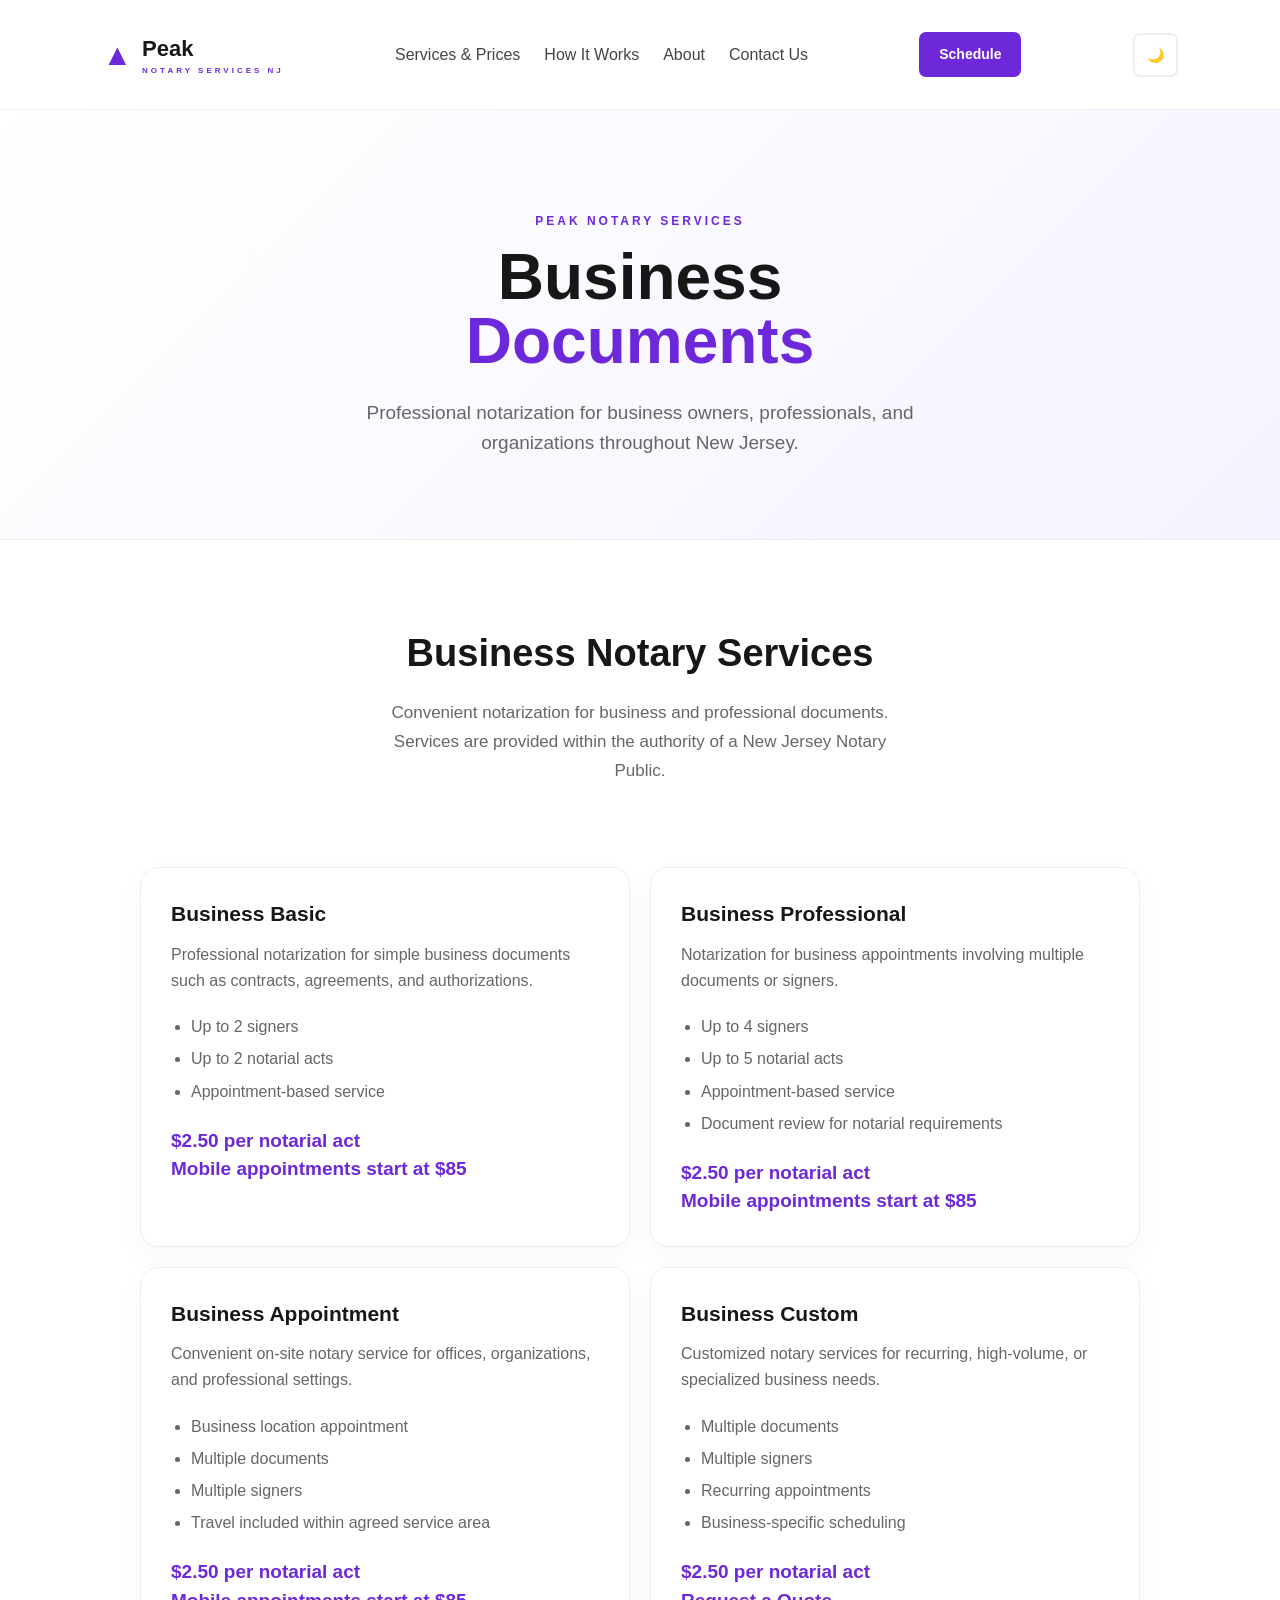
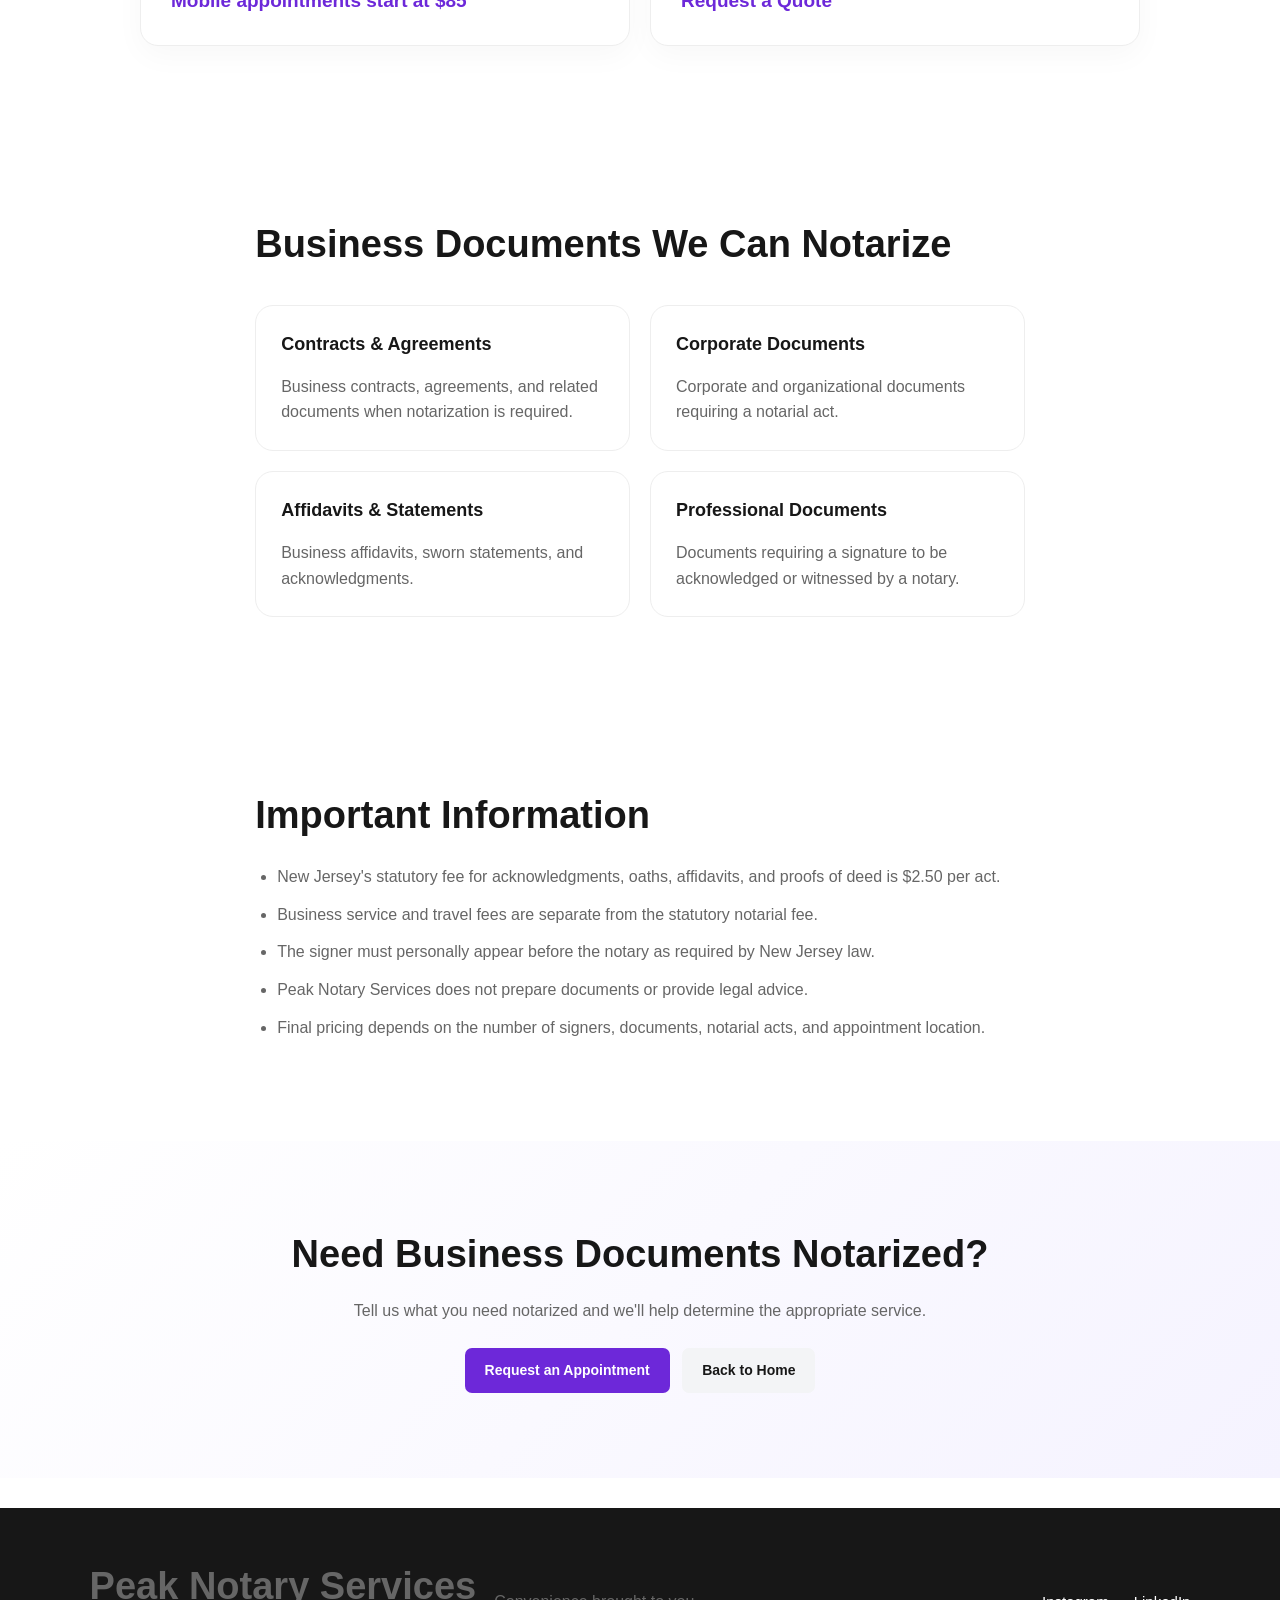
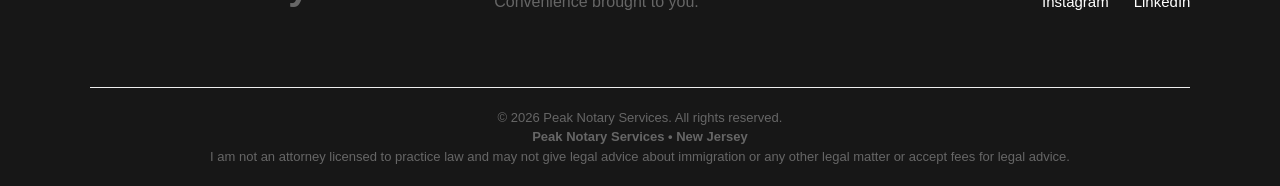
==== business-documents.html @ 183c6621 "9/3 update" ====
<!doctype html>
<html lang="en">
  <head>
    <meta charset="utf-8" />
    <meta name="viewport" content="width=device-width, initial-scale=1" />

    <title>Business Documents | Peak Notary Services</title>

    <link rel="stylesheet" href="styles.css" />
  </head>

  <body>
    <!-- HEADER -->

    <header>
      <a class="brand" href="index.html">
        <span class="mark">▲</span>

        <span>
          Peak
          <small>NOTARY SERVICES NJ</small>
        </span>
      </a>

      <nav>
        <a href="index.html#services">Services & Prices</a>
        <a href="index.html#how">How It Works</a>
        <a href="index.html#about">About</a>
        <a href="index.html#contact">Contact Us</a>
      </nav>

      <a class="btn" href="index.html#contact"> Schedule </a>

      <button id="darkModeToggle" class="dark-toggle" type="button">🌙</button>
    </header>

    <main>
      <!-- PAGE INTRO -->

      <section class="service-hero">
        <p class="eyebrow">PEAK NOTARY SERVICES</p>

        <h1>
          Business<br />
          <em>Documents</em>
        </h1>

        <p>
          Professional notarization for business owners, professionals, and
          organizations throughout New Jersey.
        </p>
      </section>

      <!-- BUSINESS SERVICES -->

      <section class="service-intro">
        <h2>Business Notary Services</h2>

        <p>
          Convenient notarization for business and professional documents.
          Services are provided within the authority of a New Jersey Notary
          Public.
        </p>
      </section>

      <!-- PACKAGES -->

      <section class="pricing-section">
        <div class="pricing-cards">
          <!-- BASIC -->

          <article class="price-card">
            <h3>Business Basic</h3>

            <p>
              Professional notarization for simple business documents such as
              contracts, agreements, and authorizations.
            </p>

            <ul>
              <li>Up to 2 signers</li>
              <li>Up to 2 notarial acts</li>
              <li>Appointment-based service</li>
            </ul>

            <strong>$2.50 per notarial act
            <br>Mobile appointments start at $85</strong>

          </article>

          <!-- PROFESSIONAL -->

          <article class="price-card">
            <h3>Business Professional</h3>

            <p>Notarization for business appointments involving multiple documents or signers.</p>

            <ul>
              <li>Up to 4 signers</li>
              <li>Up to 5 notarial acts</li>
              <li>Appointment-based service</li>
              <li>Document review for notarial requirements</li>
            </ul>

            <strong> $2.50 per notarial act
            <br>Mobile appointments start at $85</strong>

              
          </article>

          <!-- BUSINESS APPOINTMENT -->

          <article class="price-card">
            <h3>Business Appointment</h3>

            <p>
              Convenient on-site notary service for offices, organizations, and professional settings.
            </p>

            <ul>
              <li>Business location appointment</li>
              <li>Multiple documents</li>
              <li>Multiple signers</li>
              <li>Travel included within agreed service area</li>
            </ul>

            <strong>$2.50 per notarial act
            <br>Mobile appointments start at $85</strong>

          </article>

          <!-- CUSTOM -->

          <article class="price-card">
            <h3>Business Custom</h3>

            <p>
              Customized notary services for recurring, high-volume, or specialized business needs.
            </p>

            <ul>
              <li>Multiple documents</li>
              <li>Multiple signers</li>
              <li>Recurring appointments</li>
              <li>Business-specific scheduling</li>
            </ul>

            <strong> $2.50 per notarial act
            <br>Request a Quote </strong>
          </article>
        </div>
      </section>

      <!-- WHAT WE NOTARIZE -->

      <section class="business-info">
        <h2>Business Documents We Can Notarize</h2>

        <div class="business-list">
          <div>
            <b>Contracts & Agreements</b>
            <p>
              Business contracts, agreements, and related documents when
              notarization is required.
            </p>
          </div>

          <div>
            <b>Corporate Documents</b>
            <p>
              Corporate and organizational documents requiring a notarial act.
            </p>
          </div>

          <div>
            <b>Affidavits & Statements</b>
            <p>Business affidavits, sworn statements, and acknowledgments.</p>
          </div>

          <div>
            <b>Professional Documents</b>
            <p>
              Documents requiring a signature to be acknowledged or witnessed by
              a notary.
            </p>
          </div>
        </div>
      </section>

      <!-- IMPORTANT INFORMATION -->

      <section class="important-info">
        <h2>Important Information</h2>

        <ul>
          <li>
            New Jersey's statutory fee for acknowledgments, oaths, affidavits,
            and proofs of deed is $2.50 per act.
          </li>

          <li>
            Business service and travel fees are separate from the statutory
            notarial fee.
          </li>

          <li>
            The signer must personally appear before the notary as required by
            New Jersey law.
          </li>

          <li>
            Peak Notary Services does not prepare documents or provide legal
            advice.
          </li>

          <li>
            Final pricing depends on the number of signers, documents, notarial
            acts, and appointment location.
          </li>
        </ul>
      </section>

      <!-- CTA -->

      <section class="service-cta">
        <h2>Need Business Documents Notarized?</h2>

        <p>
          Tell us what you need notarized and we'll help determine the
          appropriate service.
        </p>

        <a class="btn" href="index.html#contact"> Request an Appointment </a>

        <a class="btn ghost" href="index.html"> Back to Home </a>
      </section>
    </main>

    <!-- FOOTER -->

    <footer class="site-footer">
      <div class="footer-content">
        <div class="footer-brand">
          <h2>Peak Notary Services</h2>

          <p>Convenience brought to you.</p>
        </div>

        <div class="footer-social">
          <a
            href="https://www.instagram.com/"
            target="_blank"
            rel="noopener noreferrer"
          >
            Instagram
          </a>

          <a
            href="https://www.linkedin.com/"
            target="_blank"
            rel="noopener noreferrer"
          >
            LinkedIn
          </a>
        </div>
      </div>

      <div class="footer-bottom">
        <p>© 2026 Peak Notary Services. All rights reserved.</p>

        <p>
          <b>Peak Notary Services • New Jersey</b>
        </p>

        <p class="legal">
          I am not an attorney licensed to practice law and may not give legal
          advice about immigration or any other legal matter or accept fees for
          legal advice.
        </p>
      </div>
    </footer>

    <script src="script.js"></script>
  </body>
</html>
---- styles.css ----
* {
  box-sizing: border-box;
}

/* =========================
   COLOR VARIABLES
========================= */

:root {
  --bg: #ffffff;
  --text: #171717;
  --text-light: #444444;
  --muted: #666666;
  --border: #eeeeee;
  --card: #ffffff;
  --input: #ffffff;

  --hero: linear-gradient(135deg, #ffffff, #f5f3ff);

  --purple: #6d28d9;
  --purple-hover: #5b21b6;
  --purple-light: #d8b4fe;

  --ghost: #f3f4f6;
  --dark: #171717;
}

/* =========================
   DARK MODE
========================= */

body.dark-mode {
  --bg: #0d0d12;
  --text: #f5f5f5;
  --text-light: #d1d1d1;
  --muted: #b5b5bd;

  --border: #33333d;

  --card: #17171f;
  --input: #18181f;

  --hero: linear-gradient(135deg, #0d0d12, #171225);

  --purple: #9b6cff;
  --purple-hover: #7c3aed;
  --purple-light: #c4a7ff;

  --ghost: #24242d;
  --dark: #0a0a0d;
}

/* =========================
   GENERAL
========================= */

html {
  scroll-behavior: smooth;
}

body {
  margin: 0;

  font-family: Inter, Arial, sans-serif;

  color: var(--text);
  background: var(--bg);

  line-height: 1.5;

  overflow-x: hidden;

  transition:
    background 0.3s ease,
    color 0.3s ease;
}

/* =========================
   KEYBOARD ACCESSIBILITY
========================= */

a:focus-visible,
button:focus-visible,
input:focus-visible,
textarea:focus-visible,
select:focus-visible {
  outline: 2px solid var(--purple);
  outline-offset: 3px;
}

/* =========================
   HEADER
========================= */

header {
  min-height: 110px;

  display: flex;
  align-items: center;
  justify-content: space-between;

  padding: 0 8%;

  border-bottom: 1px solid var(--border);

  position: sticky;
  top: 0;

  background: var(--bg);

  z-index: 5;

  transition:
    background 0.3s ease,
    border-color 0.3s ease;
}

/* =========================
   HEADER LOGO
========================= */

.logo {
  display: block;

  text-decoration: none;

  flex-shrink: 0;
}

.logo img {
  display: block;

  width: 190px;
  max-width: 100%;

  height: auto;
}

.logo small {
  display: block;

  font-weight: bold;

  font-size: 13px;

  margin-top: 5px;

  color: var(--purple);
}

/* =========================
   BRAND
========================= */

.brand {
  display: flex;

  gap: 10px;

  align-items: center;

  text-decoration: none;

  color: var(--text);

  font-weight: 800;
  font-size: 22px;
}

.brand small {
  display: block;

  font-size: 8px;

  letter-spacing: 3px;

  color: var(--purple);
}

.mark {
  color: var(--purple);

  font-size: 30px;
}

/* =========================
   NAVIGATION
========================= */

nav {
  display: flex;

  gap: 24px;

  align-items: center;
}

nav a {
  color: var(--text-light);

  text-decoration: none;

  transition: color 0.2s ease;
}

nav a:hover {
  color: var(--purple);
}

/* =========================
   BUTTONS
========================= */

.btn {
  display: inline-flex;

  align-items: center;
  justify-content: center;

  min-height: 44px;

  background: var(--purple);

  color: #ffffff;

  border: 0;

  border-radius: 7px;

  padding: 12px 20px;

  text-decoration: none;

  font-weight: 700;

  font-size: 14px;

  cursor: pointer;

  transition:
    background 0.2s ease,
    transform 0.2s ease;
}

.btn:hover {
  background: var(--purple-hover);

  transform: translateY(-1px);
}

.ghost {
  background: var(--ghost);

  color: var(--text);

  margin-left: 8px;
}

.ghost:hover {
  background: var(--border);
}

/* =========================
   DARK MODE BUTTON
========================= */

.dark-toggle {
  min-height: 44px;

  border: 2px solid var(--border);

  background: var(--card);

  color: var(--text);

  padding: 8px 12px;

  border-radius: 7px;

  cursor: pointer;

  font-weight: 700;

  font-size: 14px;

  transition:
    background 0.3s ease,
    color 0.3s ease,
    border-color 0.3s ease;
}

.dark-toggle:hover {
  background: var(--purple);

  color: #ffffff;

  border-color: var(--purple);
}

/* =========================
   HERO
========================= */

.hero {
  min-height: 620px;

  display: grid;

  grid-template-columns: 1fr 1fr;

  gap: 50px;

  align-items: center;

  padding: 80px 9%;

  background: var(--hero);

  transition: background 0.3s ease;
}

.eyebrow {
  letter-spacing: 3px;

  color: var(--purple);

  font-weight: 800;

  font-size: 12px;
}

.hero h1 {
  font-size: clamp(48px, 6vw, 70px);

  line-height: 0.95;

  margin: 15px 0;
}

.hero em {
  color: var(--purple);

  font-style: normal;
}

.lead {
  font-size: 20px;

  color: var(--muted);

  max-width: 520px;

  margin-bottom: 30px;
}

/* =========================
   HERO IMAGE
========================= */

.image-container {
  width: 100%;

  display: flex;

  justify-content: center;

  align-items: center;
}

.image-container img {
  display: block;

  width: 100%;

  max-width: 600px;

  height: auto;

  border-radius: 28px;

  object-fit: cover;
}

/* =========================
   MOUNTAIN
========================= */

.mountain {
  height: 380px;

  border-radius: 28px;

  background: linear-gradient(160deg, #171717, #31204c);

  display: flex;

  flex-direction: column;

  align-items: center;

  justify-content: center;

  color: #ffffff;

  box-shadow: 0 25px 60px #0002;

  overflow: hidden;
}

.mountain:before {
  content: "";

  width: 0;
  height: 0;

  border-left: 150px solid transparent;

  border-right: 150px solid transparent;

  border-bottom: 210px solid var(--purple);
}

.nj {
  font-size: 48px;

  font-weight: 900;

  margin-top: -120px;
}

.mountain p {
  letter-spacing: 5px;

  color: var(--purple-light);

  margin-top: 80px;

  text-align: center;
}

/* =========================
   SECTIONS
========================= */

section {
  padding: 85px 9%;
}

h2 {
  font-size: 38px;

  margin-top: 0;
}

/* =========================
   HOMEPAGE SERVICE CARDS
========================= */

.cards {
  display: grid;

  grid-template-columns: repeat(3, 1fr);

  gap: 20px;
}

.cards a {
  text-decoration: none;

  color: inherit;
}

.cards article,
.steps div {
  padding: 28px;

  border: 1px solid var(--border);

  border-radius: 18px;

  background: var(--card);

  box-shadow: 0 10px 30px #00000008;

  transition:
    background 0.3s ease,
    border-color 0.3s ease,
    transform 0.2s ease;
}

.cards article {
  cursor: pointer;
}

.cards article:hover {
  transform: translateY(-2px);

  border-color: var(--purple);
}

.cards b {
  font-size: 20px;
}

.cards p {
  color: var(--muted);

  line-height: 1.6;
}

/* =========================
   HOW IT WORKS
========================= */

.steps {
  display: grid;

  grid-template-columns: repeat(4, 1fr);

  gap: 16px;
}

.steps b {
  color: var(--purple);

  font-size: 28px;
}

/* =========================
   ABOUT
========================= */

.about {
  background: var(--dark);

  color: #ffffff;

  display: grid;

  grid-template-columns: 1fr 1fr;

  gap: 40px;
}

.about p {
  color: #dddddd;

  font-size: 20px;

  line-height: 1.6;
}

.quote {
  font-size: 24px;

  color: var(--purple-light);

  align-self: center;
}

/* =========================
   CONTACT FORM
========================= */

form {
  width: 100%;

  max-width: 650px;

  display: grid;

  gap: 12px;
}

input,
textarea,
select {
  width: 100%;

  padding: 15px;

  border: 1px solid var(--border);

  border-radius: 10px;

  font: inherit;

  background: var(--input);

  color: var(--text);

  transition:
    background 0.3s ease,
    color 0.3s ease,
    border-color 0.3s ease;
}

input::placeholder,
textarea::placeholder {
  color: var(--muted);
}

input:focus,
textarea:focus,
select:focus {
  outline: 2px solid var(--purple);

  border-color: var(--purple);
}

textarea {
  min-height: 130px;

  resize: vertical;
}

/* =========================
   FOOTER
========================= */

.site-footer {
  margin-top: 30px;

  padding: 50px 7% 20px;

  background: var(--dark);

  color: var(--muted);

  transition:
    background 0.3s ease,
    color 0.3s ease;
}

.footer-content {
  display: flex;

  justify-content: space-between;

  align-items: center;

  max-width: 1250px;

  margin: 0 auto;
}

/* =========================
   FOOTER BRAND
========================= */

.footer-brand {
  display: flex;

  align-items: center;

  gap: 18px;
}

.footer-seal {
  width: 180px;

  height: 180px;

  object-fit: contain;

  flex-shrink: 0;
}

/* DARK MODE SEAL */

body.dark-mode .footer-seal {
  content: url("/images/seal-dark.png");
}

.footer-brand-text h2 {
  margin: 0 0 5px;

  font-size: 24px;

  color: #ffffff;
}

.footer-brand-text p {
  margin: 0;

  color: var(--muted);
}

/* =========================
   FOOTER SOCIAL
========================= */

.footer-social {
  display: flex;

  gap: 25px;

  align-items: center;

  flex-wrap: wrap;
}

.footer-social a {
  color: #ffffff;

  text-decoration: none;

  font-size: 15px;

  transition: color 0.2s ease;
}

.footer-social a:hover {
  color: var(--purple);
}

/* =========================
   FOOTER BOTTOM
========================= */

.footer-bottom {
  max-width: 1200px;

  margin: 40px auto 0;

  padding-top: 20px;

  border-top: 1px solid var(--border);

  text-align: center;
}

.footer-bottom p {
  margin: 0;

  color: var(--muted);

  font-size: 13px;
}

/* ========================================
   SERVICE PAGES
======================================== */

/* =========================
   SERVICE HERO
========================= */

.service-hero {
  text-align: center;

  padding: 90px 7% 80px;

  background: var(--hero);

  border-bottom: 1px solid var(--border);
}

.service-hero h1 {
  margin: 15px 0;

  font-size: clamp(44px, 6vw, 64px);

  line-height: 1;
}

.service-hero h1 em {
  color: var(--purple);

  font-style: normal;
}

.service-hero > p:last-child {
  max-width: 650px;

  margin: 25px auto 0;

  color: var(--muted);

  font-size: 19px;

  line-height: 1.6;
}

/* =========================
   SERVICE INTRO
========================= */

.service-intro {
  max-width: 750px;

  margin: 0 auto;

  text-align: center;

  padding-bottom: 45px;
}

.service-intro h2 {
  margin-bottom: 15px;
}

.service-intro p {
  color: var(--muted);

  line-height: 1.7;

  font-size: 17px;
}

/* =========================
   PRICING
========================= */

.pricing-section {
  padding-top: 20px;
}

.pricing-cards {
  max-width: 1000px;

  margin: 0 auto;

  display: grid;

  grid-template-columns: repeat(2, 1fr);

  gap: 20px;
}

.price-card {
  padding: 30px;

  background: var(--card);

  border: 1px solid var(--border);

  border-radius: 18px;

  box-shadow: 0 10px 30px #00000008;

  transition:
    background 0.3s ease,
    border-color 0.3s ease,
    transform 0.2s ease;
}

.price-card:hover {
  transform: translateY(-3px);

  border-color: var(--purple);
}

.price-card h3 {
  margin: 0 0 12px;

  font-size: 21px;
}

.price-card p {
  margin: 0;

  color: var(--muted);

  line-height: 1.6;
}

.price-card strong {
  display: block;

  margin-top: 22px;

  color: var(--purple);

  font-size: 19px;
}

.price-card ul {
  padding-left: 20px;

  margin: 20px 0;

  color: var(--muted);

  line-height: 1.7;
}

.price-card li {
  margin-bottom: 5px;
}

.price-card small {
  display: block;

  margin-top: 8px;

  color: var(--muted);

  font-size: 12px;
}

/* =========================
   MOBILE NOTARY
========================= */

.mobile-pricing {
  max-width: 1000px;

  margin: 30px auto 0;

  padding: 40px;

  background: var(--dark);

  color: #ffffff;

  border-radius: 22px;
}

.mobile-pricing h2 {
  margin: 10px 0 15px;

  font-size: 32px;
}

.mobile-pricing > div {
  max-width: 700px;
}

.mobile-pricing p:not(.eyebrow) {
  color: #dddddd;

  line-height: 1.7;

  font-size: 17px;
}

.mobile-pricing strong,
.mobile-price {
  display: block;

  margin-top: 25px;

  color: var(--purple-light);

  font-size: 22px;
}

.mobile-pricing .eyebrow {
  color: var(--purple-light);
}

.small-note {
  font-size: 14px !important;

  margin-top: 12px;
}

/* =========================
   BUSINESS DOCUMENTS
========================= */

.business-info {
  max-width: 1000px;

  margin: 0 auto;
}

.business-list {
  display: grid;

  grid-template-columns: repeat(2, 1fr);

  gap: 20px;
}

.business-list > div {
  padding: 25px;

  background: var(--card);

  border: 1px solid var(--border);

  border-radius: 18px;

  transition:
    background 0.3s ease,
    border-color 0.3s ease,
    transform 0.2s ease;
}

.business-list > div:hover {
  transform: translateY(-2px);

  border-color: var(--purple);
}

.business-list b {
  font-size: 18px;
}

.business-list p {
  color: var(--muted);

  line-height: 1.6;

  margin-bottom: 0;
}

/* =========================
   IMPORTANT INFORMATION
========================= */

.important-info {
  max-width: 1000px;

  margin: 0 auto;
}

.important-info h2 {
  margin-bottom: 20px;
}

.important-info ul {
  padding-left: 22px;

  max-width: 850px;
}

.important-info li {
  margin-bottom: 12px;

  color: var(--muted);

  line-height: 1.6;
}

/* =========================
   CALL TO ACTION
========================= */

.service-cta {
  text-align: center;

  background: var(--hero);
}

.service-cta h2 {
  margin-bottom: 10px;
}

.service-cta p {
  color: var(--muted);

  margin-bottom: 25px;
}

.service-cta .ghost {
  margin-left: 8px;
}

/* =========================
   TABLET
========================= */

@media (max-width: 1000px) {
  header {
    padding: 0 6%;
  }

  .hero {
    padding: 70px 7%;
  }

  section {
    padding: 75px 7%;
  }

  .cards {
    grid-template-columns: repeat(2, 1fr);
  }

  .steps {
    grid-template-columns: repeat(2, 1fr);
  }

  .footer-seal {
    width: 150px;
    height: 150px;
  }
}

/* =========================
   MOBILE
========================= */

@media (max-width: 800px) {
  /* =========================
     HEADER
  ========================= */

  header {
    min-height: 120px;

    padding: 12px 5%;

    display: grid;

    grid-template-columns: 1fr auto;

    grid-template-areas:
      "logo actions"
      "nav nav";

    gap: 10px 15px;

    align-content: center;
  }

  .logo {
    grid-area: logo;
  }

  .logo img {
    width: 150px;

    max-width: 100%;
  }

  nav {
    grid-area: nav;

    display: flex;

    justify-content: center;

    align-items: center;

    gap: 18px;

    width: 100%;

    flex-wrap: wrap;

    padding-top: 5px;
  }

  nav a {
    font-size: 13px;

    white-space: nowrap;
  }

  header > .btn {
    grid-area: actions;

    min-height: 40px;

    padding: 9px 13px;

    font-size: 12px;
  }

  .brand {
    font-size: 19px;
  }

  .mark {
    font-size: 26px;
  }

  .dark-toggle {
    min-height: 40px;

    padding: 7px 10px;

    font-size: 12px;
  }

  /* =========================
     HERO
  ========================= */

  .hero {
    grid-template-columns: 1fr;

    gap: 35px;

    min-height: auto;

    padding: 60px 7%;
  }

  .hero h1 {
    font-size: clamp(42px, 11vw, 52px);
  }

  .lead {
    font-size: 18px;
  }

  /* =========================
     HERO IMAGE
  ========================= */

  .image-container img {
    width: 100%;

    max-width: 100%;

    border-radius: 22px;
  }

  /* =========================
     MOUNTAIN
  ========================= */

  .mountain {
    height: 320px;

    margin-top: 10px;
  }

  .mountain:before {
    border-left-width: 110px;

    border-right-width: 110px;

    border-bottom-width: 160px;
  }

  .nj {
    font-size: 40px;

    margin-top: -90px;
  }

  .mountain p {
    font-size: 14px;

    letter-spacing: 4px;

    margin-top: 60px;
  }

  /* =========================
     SECTIONS
  ========================= */

  section {
    padding: 65px 7%;
  }

  h2 {
    font-size: 32px;
  }

  /* =========================
     SERVICE CARDS
  ========================= */

  .cards {
    grid-template-columns: 1fr;
  }

  /* =========================
     HOW IT WORKS
  ========================= */

  .steps {
    grid-template-columns: 1fr;
  }

  /* =========================
     ABOUT
  ========================= */

  .about {
    grid-template-columns: 1fr;

    gap: 30px;
  }

  .about p {
    font-size: 18px;
  }

  .quote {
    font-size: 21px;
  }

  /* =========================
     SERVICE HERO
  ========================= */

  .service-hero {
    padding: 65px 7% 60px;
  }

  .service-hero h1 {
    font-size: clamp(40px, 11vw, 48px);
  }

  .service-hero > p:last-child {
    font-size: 17px;
  }

  /* =========================
     PRICING
  ========================= */

  .pricing-cards {
    grid-template-columns: 1fr;
  }

  .price-card {
    padding: 25px;
  }

  /* =========================
     MOBILE NOTARY
  ========================= */

  .mobile-pricing {
    padding: 30px 25px;
  }

  .mobile-pricing h2 {
    font-size: 27px;
  }

  /* =========================
     BUSINESS DOCUMENTS
  ========================= */

  .business-list {
    grid-template-columns: 1fr;
  }

  /* =========================
     BUTTONS
  ========================= */

  .btn {
    min-height: 44px;

    padding: 12px 18px;
  }

  .service-cta .btn {
    margin: 5px;
  }

  .ghost {
    margin-left: 0;
  }

  /* =========================
     FOOTER
  ========================= */

  .footer-content {
    flex-direction: column;

    gap: 25px;

    text-align: center;
  }

  .footer-brand {
    flex-direction: column;

    justify-content: center;

    text-align: center;
  }

  .footer-seal {
    width: 90px;

    height: 90px;
  }

  .footer-social {
    justify-content: center;

    gap: 15px;
  }
}

/* =========================
   SMALL PHONES
========================= */

@media (max-width: 400px) {
  /* HEADER */

  header {
    min-height: 145px;

    padding: 10px 4%;
  }

  .logo img {
    width: 135px;
  }

  nav {
    gap: 10px 14px;

    padding-top: 3px;
  }

  nav a {
    font-size: 12px;
  }

  header > .btn {
    min-height: 38px;

    padding: 8px 10px;

    font-size: 11px;
  }

  .dark-toggle {
    min-height: 38px;

    padding: 6px 8px;

    font-size: 11px;
  }

  /* HERO */

  .hero {
    padding: 50px 6%;
  }

  .hero h1 {
    font-size: 40px;
  }

  .lead {
    font-size: 17px;
  }

  /* SECTIONS */

  section {
    padding: 55px 6%;
  }

  /* SERVICE HERO */

  .service-hero {
    padding: 55px 6% 50px;
  }

  .service-hero h1 {
    font-size: 38px;
  }

  /* MOBILE PRICING */

  .mobile-pricing {
    padding: 25px 20px;
  }

  /* PRICE CARDS */

  .price-card {
    padding: 22px;
  }

  /* SERVICE CARDS */

  .cards article,
  .steps div {
    padding: 23px;
  }

  /* BUTTONS */

  .btn {
    width: 100%;
  }

  .service-cta .btn {
    display: flex;

    width: 100%;

    margin: 8px 0;
  }
}
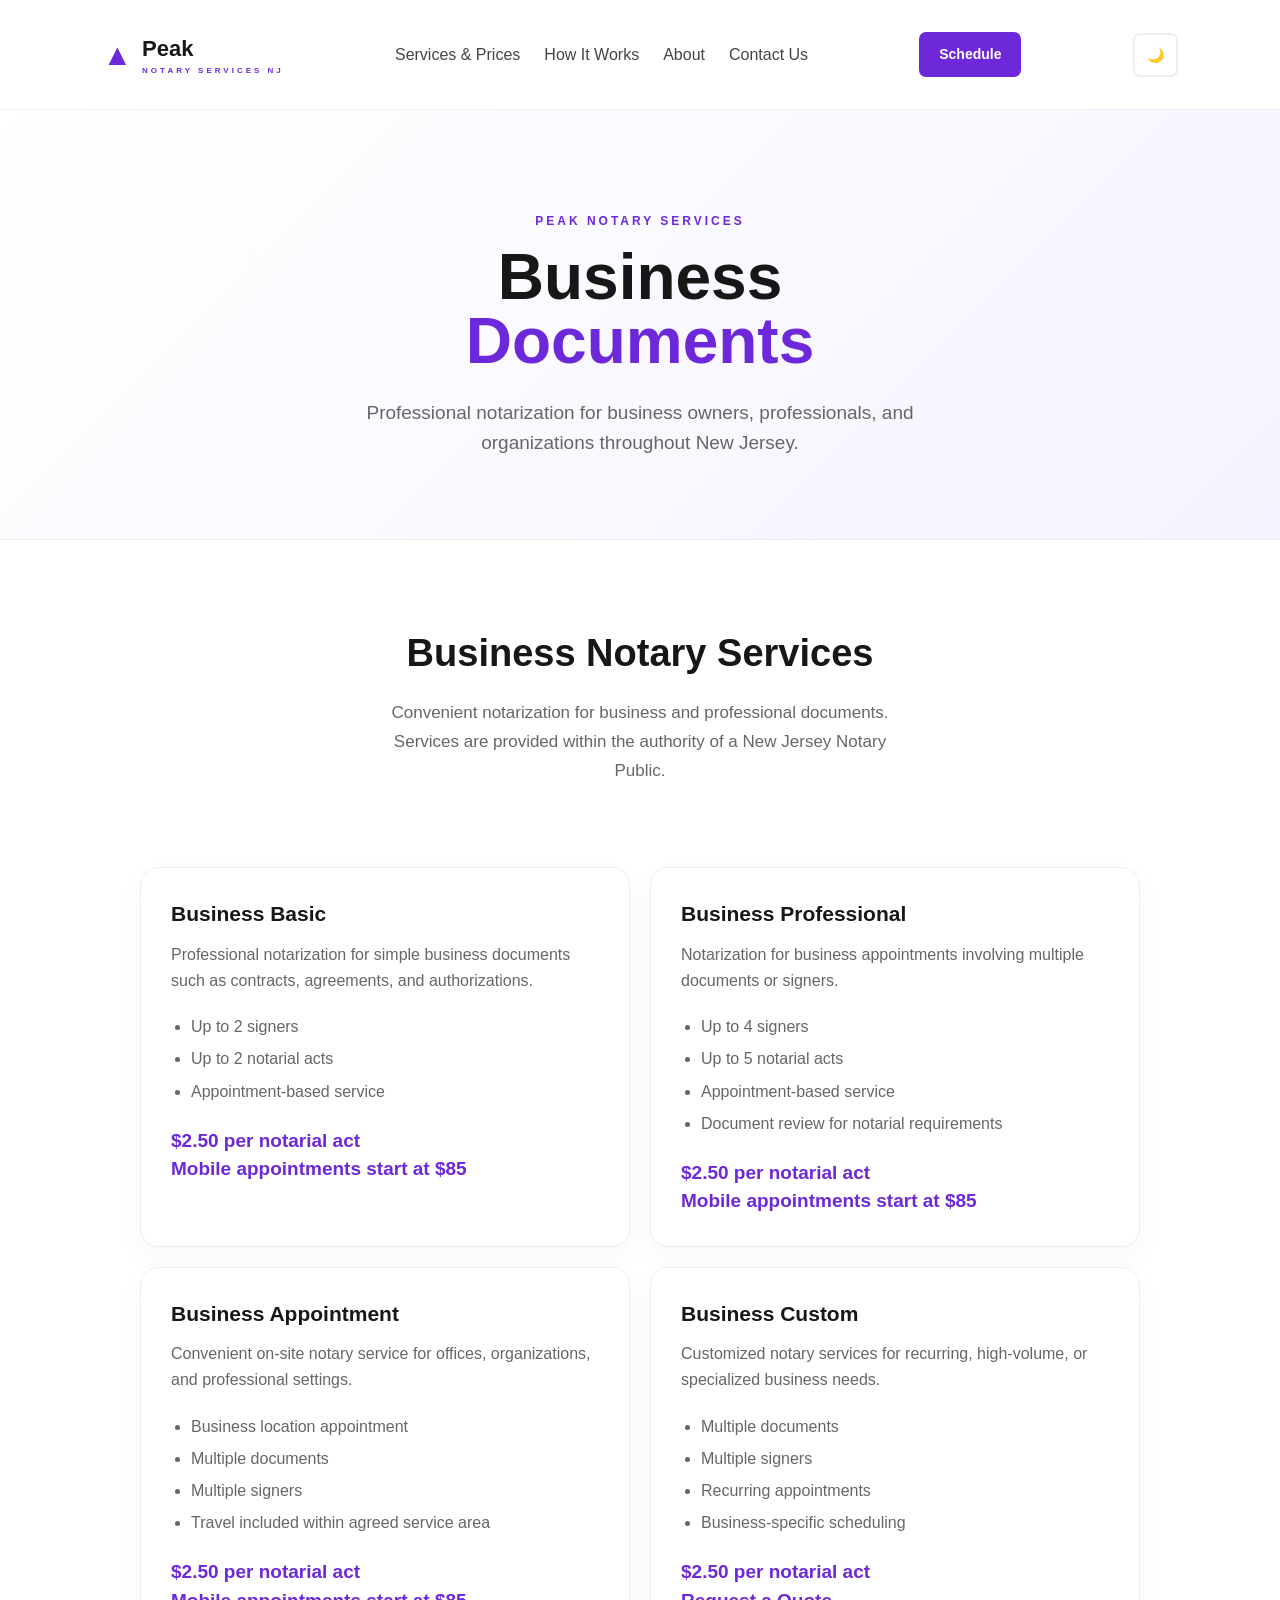
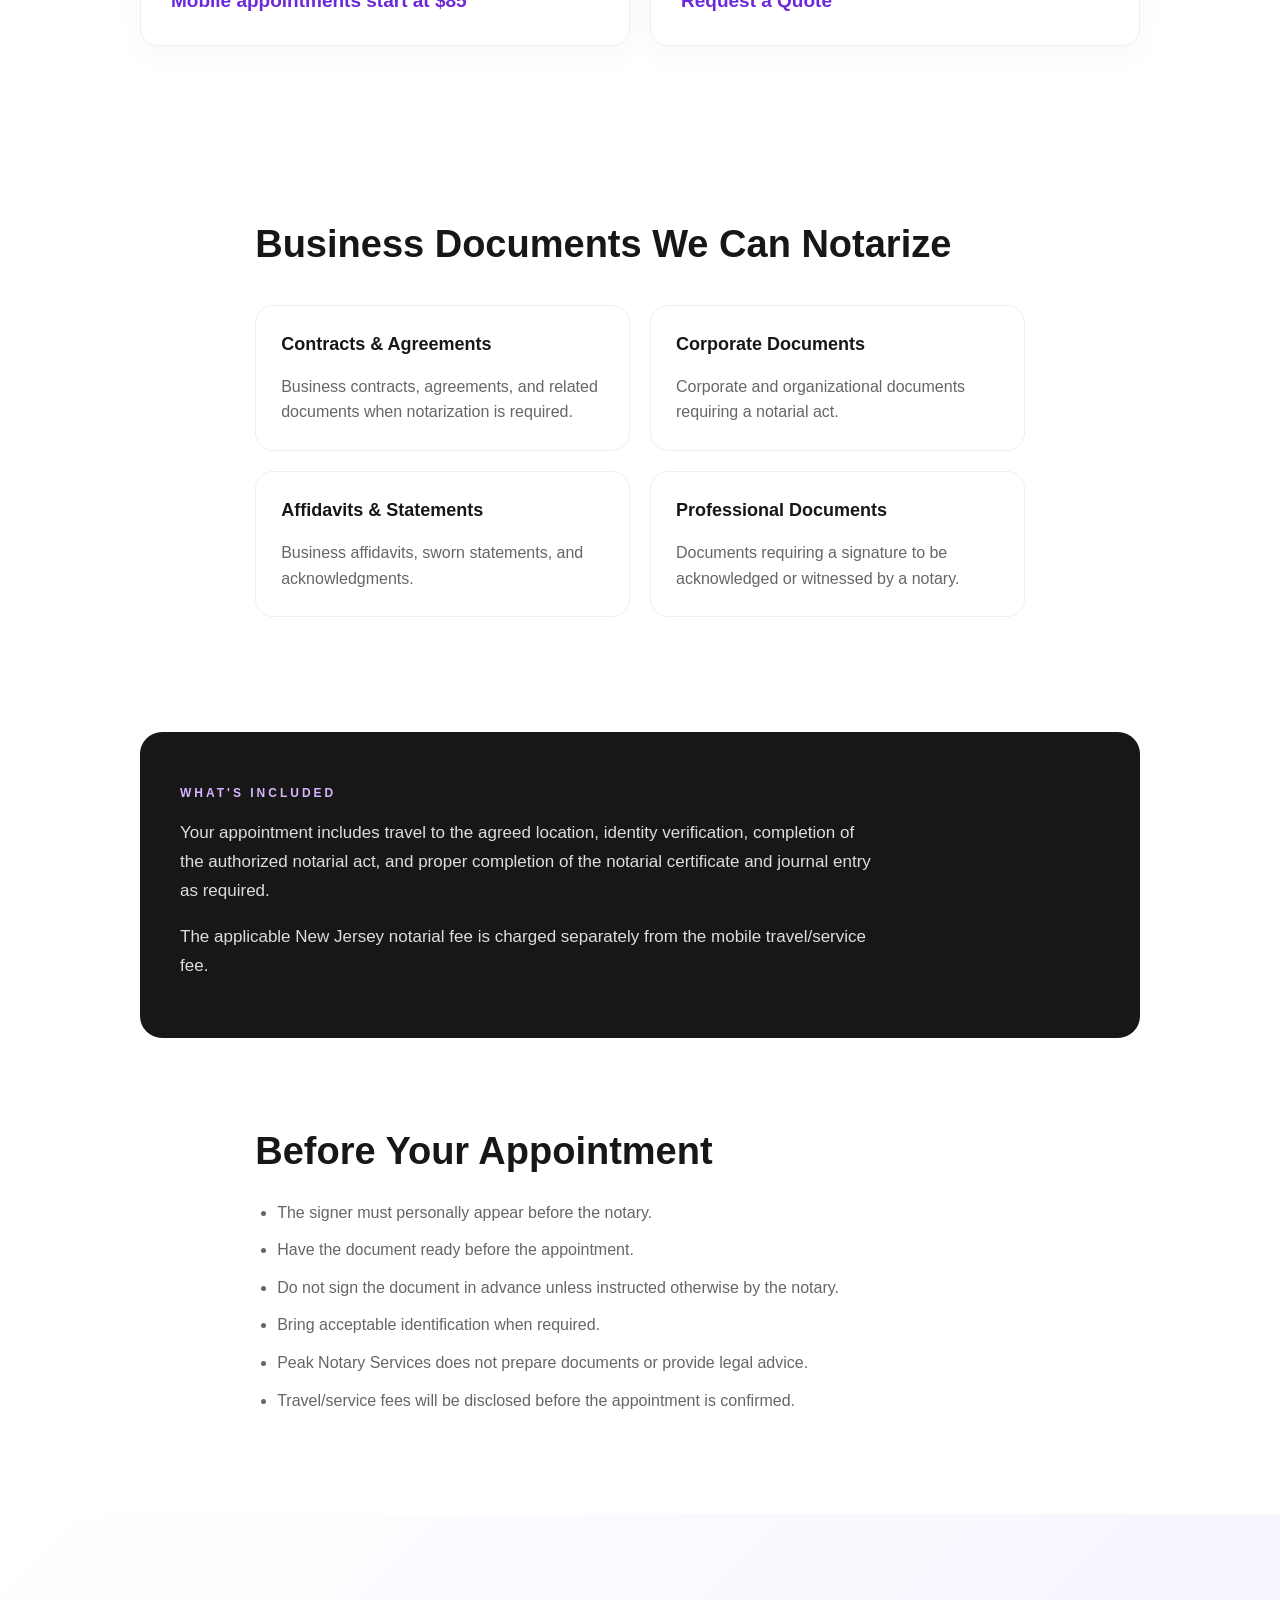
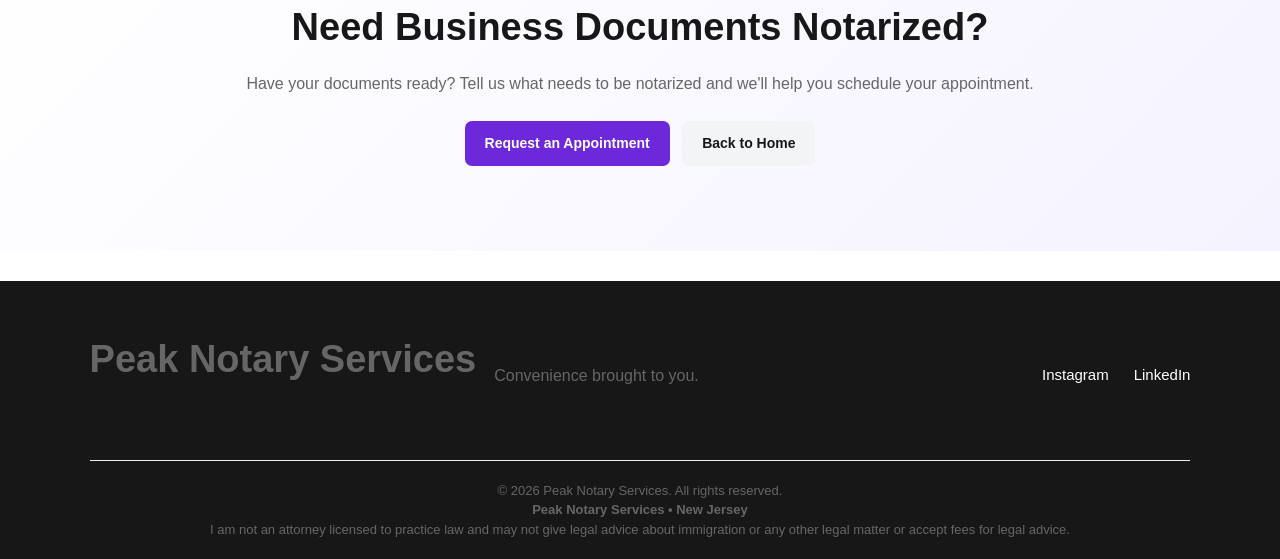
==== commit 70f4e915: "mod3" ====
--- a/business-documents.html
+++ b/business-documents.html
@@ -83,9 +83,10 @@
               <li>Appointment-based service</li>
             </ul>
 
-            <strong>$2.50 per notarial act
-            <br>Mobile appointments start at $85</strong>
-
+            <strong
+              >$2.50 per notarial act <br />Mobile appointments start at
+              $85</strong
+            >
           </article>
 
           <!-- PROFESSIONAL -->
@@ -93,7 +94,10 @@
           <article class="price-card">
             <h3>Business Professional</h3>
 
-            <p>Notarization for business appointments involving multiple documents or signers.</p>
+            <p>
+              Notarization for business appointments involving multiple
+              documents or signers.
+            </p>
 
             <ul>
               <li>Up to 4 signers</li>
@@ -102,10 +106,10 @@
               <li>Document review for notarial requirements</li>
             </ul>
 
-            <strong> $2.50 per notarial act
-            <br>Mobile appointments start at $85</strong>
-
-              
+            <strong>
+              $2.50 per notarial act <br />Mobile appointments start at
+              $85</strong
+            >
           </article>
 
           <!-- BUSINESS APPOINTMENT -->
@@ -114,7 +118,8 @@
             <h3>Business Appointment</h3>
 
             <p>
-              Convenient on-site notary service for offices, organizations, and professional settings.
+              Convenient on-site notary service for offices, organizations, and
+              professional settings.
             </p>
 
             <ul>
@@ -124,9 +129,10 @@
               <li>Travel included within agreed service area</li>
             </ul>
 
-            <strong>$2.50 per notarial act
-            <br>Mobile appointments start at $85</strong>
-
+            <strong
+              >$2.50 per notarial act <br />Mobile appointments start at
+              $85</strong
+            >
           </article>
 
           <!-- CUSTOM -->
@@ -135,7 +141,8 @@
             <h3>Business Custom</h3>
 
             <p>
-              Customized notary services for recurring, high-volume, or specialized business needs.
+              Customized notary services for recurring, high-volume, or
+              specialized business needs.
             </p>
 
             <ul>
@@ -145,8 +152,7 @@
               <li>Business-specific scheduling</li>
             </ul>
 
-            <strong> $2.50 per notarial act
-            <br>Request a Quote </strong>
+            <strong> $2.50 per notarial act <br />Request a Quote </strong>
           </article>
         </div>
       </section>
@@ -187,26 +193,42 @@
         </div>
       </section>
 
+      <!-- WHAT'S INCLUDED -->
+
+      <section class="mobile-pricing">
+        <div>
+          <p class="eyebrow">WHAT'S INCLUDED</p>
+
+          <p>
+            Your appointment includes travel to the agreed location, identity
+            verification, completion of the authorized notarial act, and proper
+            completion of the notarial certificate and journal entry as
+            required.
+          </p>
+
+          <p>
+            The applicable New Jersey notarial fee is charged separately from
+            the mobile travel/service fee.
+          </p>
+        </div>
+      </section>
+
       <!-- IMPORTANT INFORMATION -->
 
       <section class="important-info">
-        <h2>Important Information</h2>
+        <h2>Before Your Appointment</h2>
 
         <ul>
+          <li>The signer must personally appear before the notary.</li>
+
+          <li>Have the document ready before the appointment.</li>
+
           <li>
-            New Jersey's statutory fee for acknowledgments, oaths, affidavits,
-            and proofs of deed is $2.50 per act.
+            Do not sign the document in advance unless instructed otherwise by
+            the notary.
           </li>
 
-          <li>
-            Business service and travel fees are separate from the statutory
-            notarial fee.
-          </li>
-
-          <li>
-            The signer must personally appear before the notary as required by
-            New Jersey law.
-          </li>
+          <li>Bring acceptable identification when required.</li>
 
           <li>
             Peak Notary Services does not prepare documents or provide legal
@@ -214,8 +236,8 @@
           </li>
 
           <li>
-            Final pricing depends on the number of signers, documents, notarial
-            acts, and appointment location.
+            Travel/service fees will be disclosed before the appointment is
+            confirmed.
           </li>
         </ul>
       </section>
@@ -226,8 +248,8 @@
         <h2>Need Business Documents Notarized?</h2>
 
         <p>
-          Tell us what you need notarized and we'll help determine the
-          appropriate service.
+          Have your documents ready? Tell us what needs to be notarized and
+          we'll help you schedule your appointment.
         </p>
 
         <a class="btn" href="index.html#contact"> Request an Appointment </a>
--- a/styles.css
+++ b/styles.css
@@ -297,6 +297,55 @@
   border-color: var(--purple);
 }
 
+/* =========================================
+   PEAK NOTARY - CONTINUOUS CAROUSEL BANNER
+   ========================================= */
+
+.scrolling-banner {
+  width: 100%;
+  overflow: hidden;
+  background: #242424;
+  border-top: 3px solid #6d28d9;
+  border-bottom: 3px solid #6d28d9;
+  padding: 16px 0;
+}
+
+.scrolling-track {
+  display: flex;
+  width: max-content;
+  will-change: transform;
+  animation: peak-carousel 30s linear infinite;
+}
+
+.scrolling-group {
+  display: flex;
+  flex-shrink: 0;
+}
+
+.scrolling-group span {
+  display: block;
+  flex-shrink: 0;
+
+  padding-right: 100px;
+
+  color: #ffffff;
+  font-size: 17px;
+  font-weight: 600;
+  letter-spacing: 4px;
+  white-space: nowrap;
+}
+
+/* Continuous movement */
+@keyframes peak-carousel {
+  from {
+    transform: translateX(0);
+  }
+
+  to {
+    transform: translateX(-33.333333%);
+  }
+}
+
 /* =========================
    HERO
 ========================= */
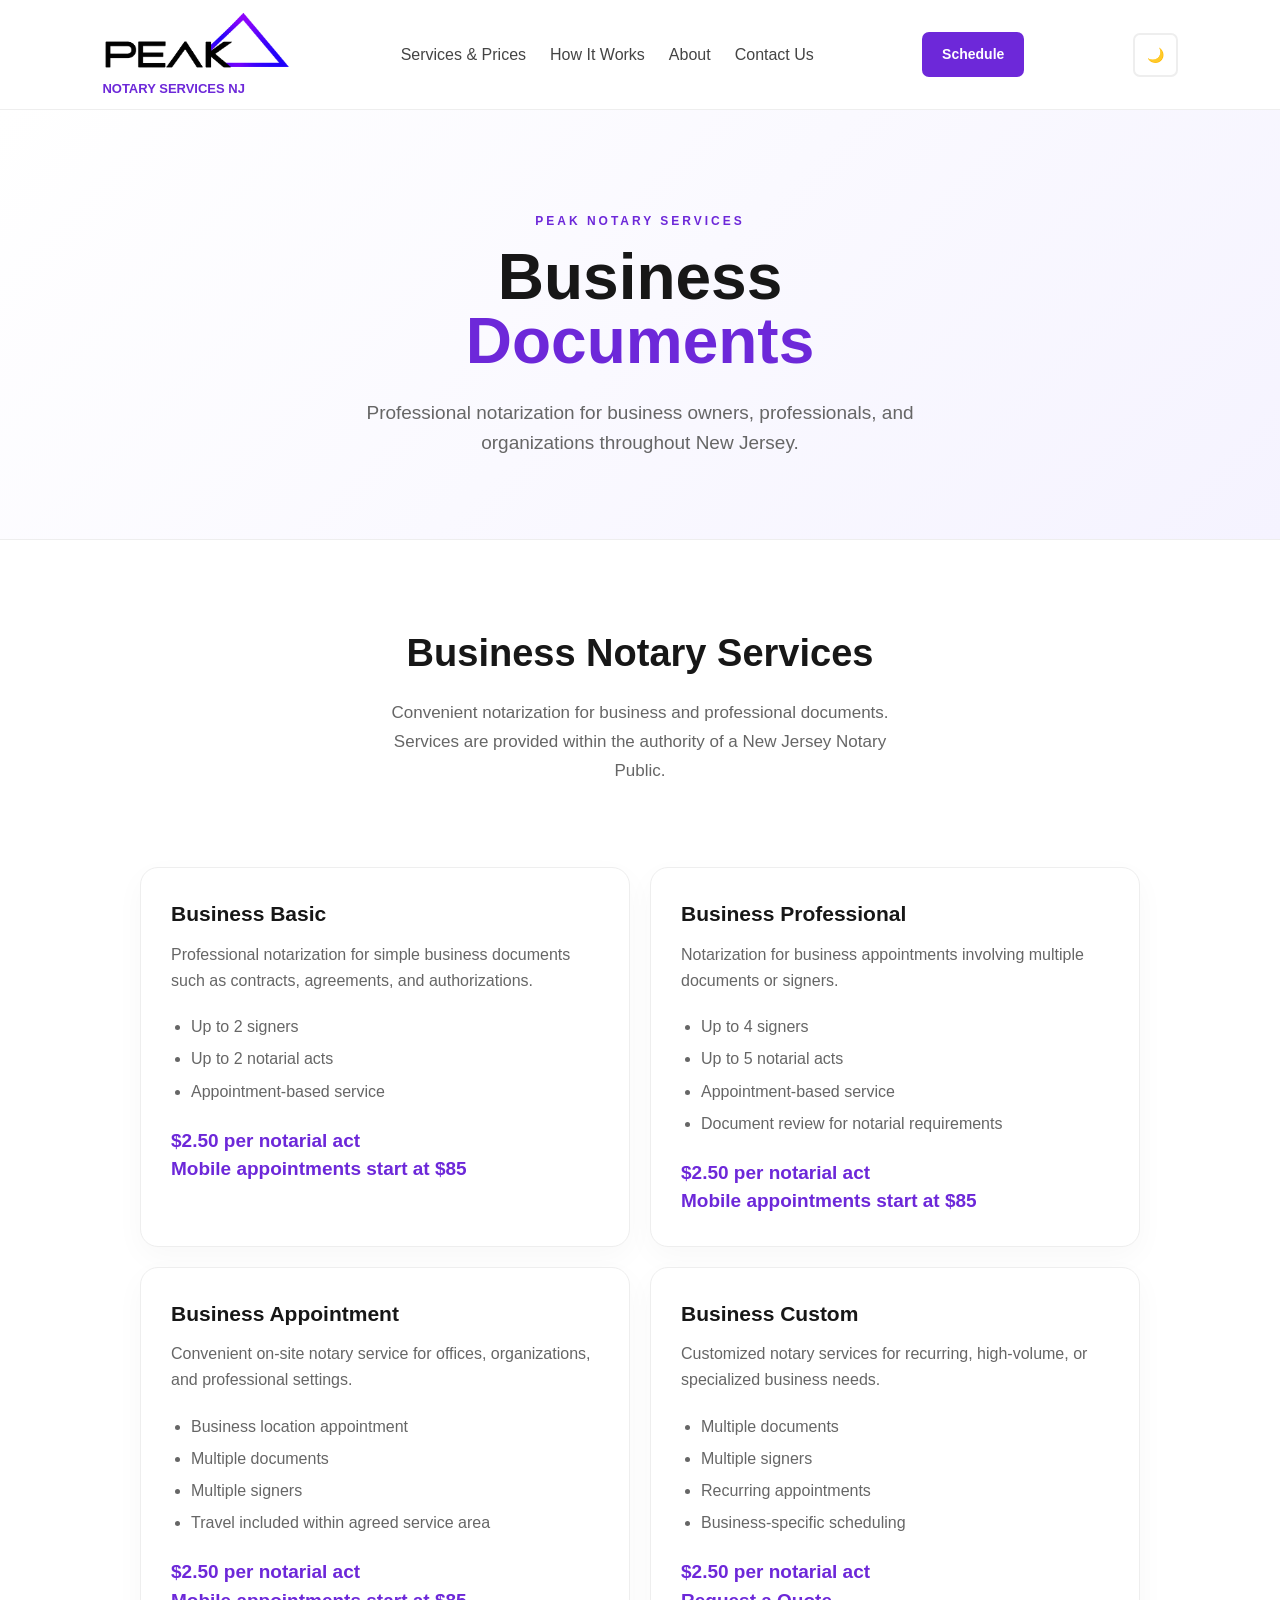
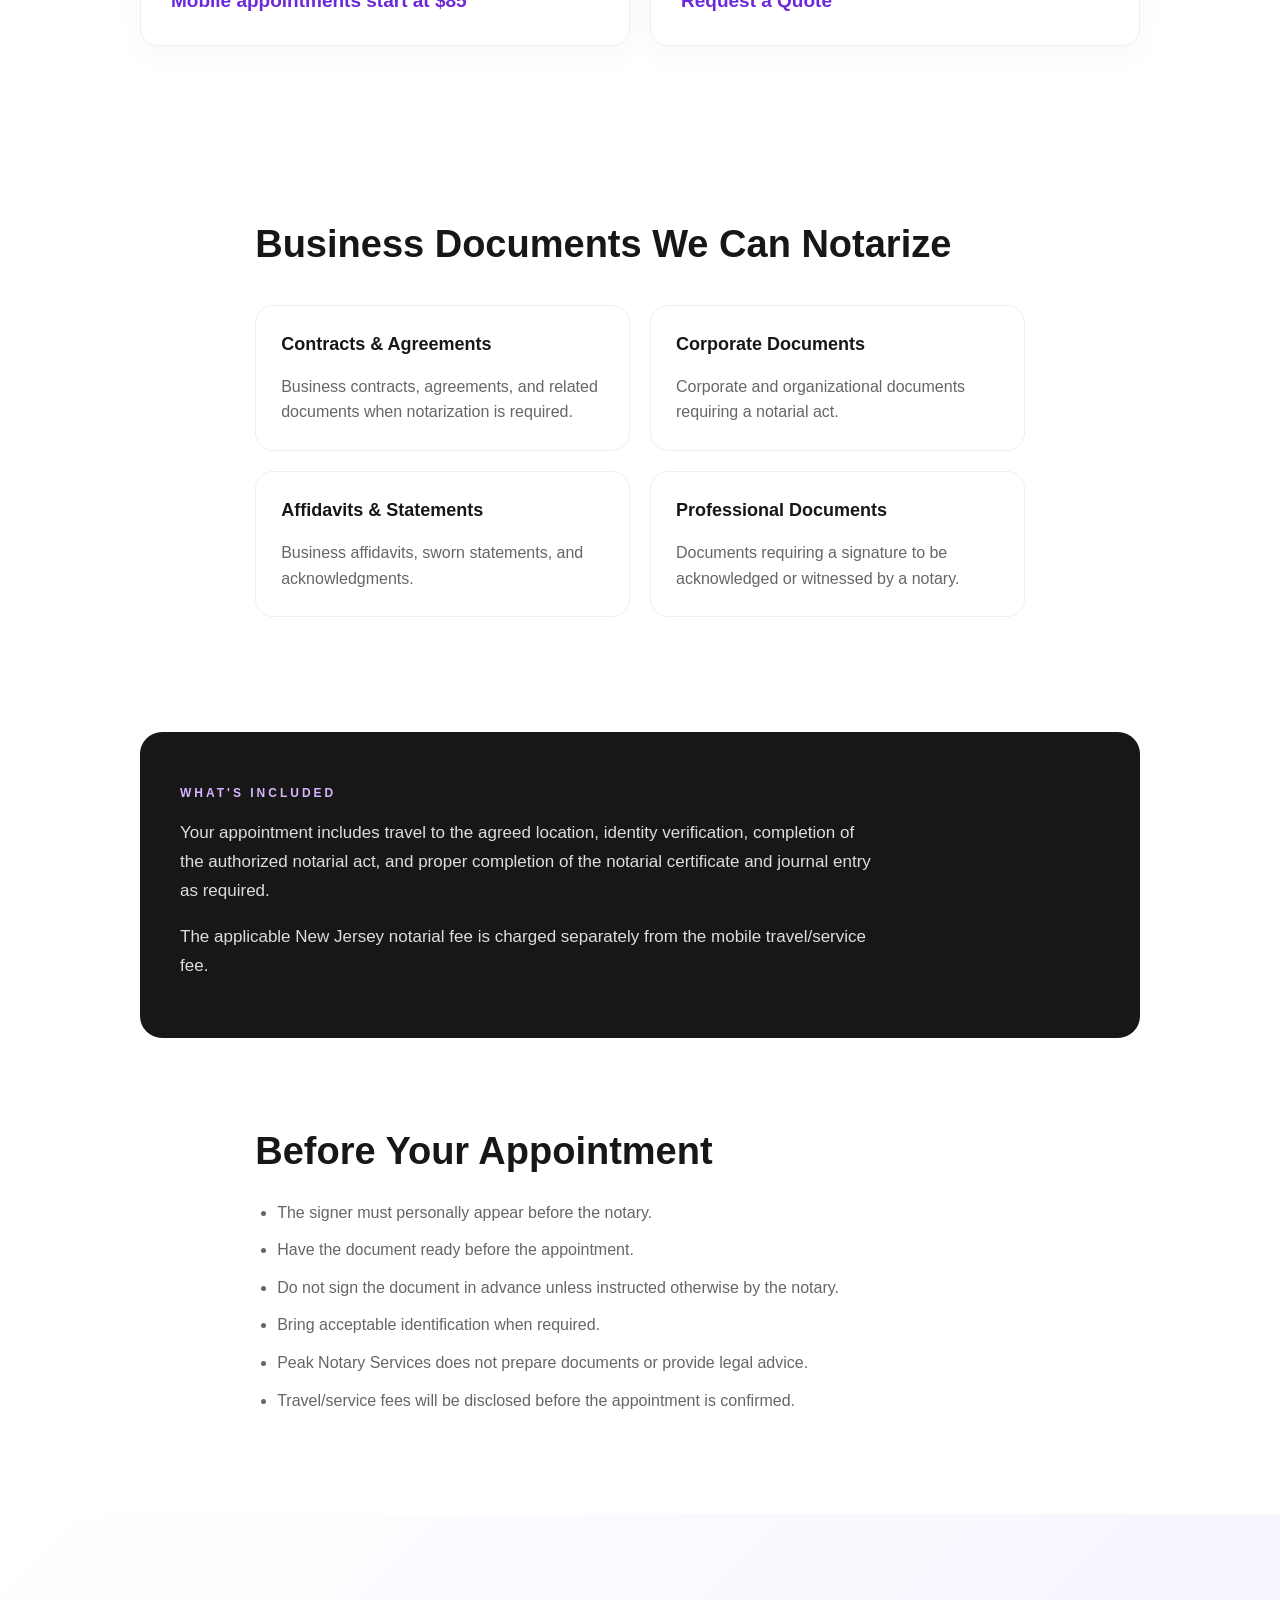
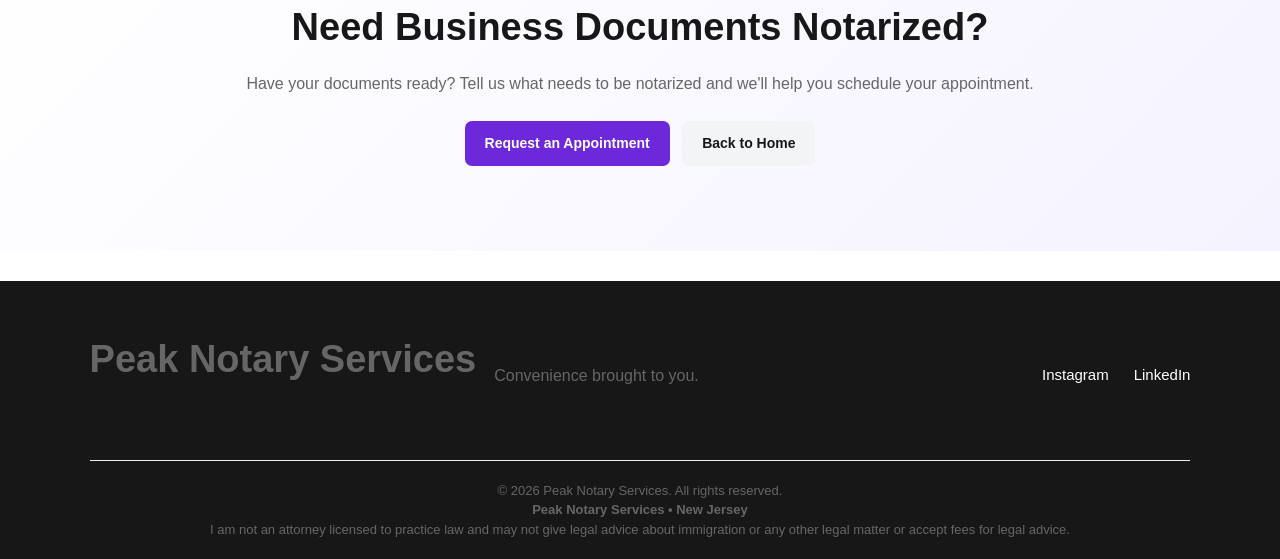
==== commit 5b2ee350: "mod3" ====
--- a/business-documents.html
+++ b/business-documents.html
@@ -13,13 +13,13 @@
     <!-- HEADER -->
 
     <header>
-      <a class="brand" href="index.html">
-        <span class="mark">▲</span>
-
-        <span>
-          Peak
-          <small>NOTARY SERVICES NJ</small>
-        </span>
+      <a href="index.html" class="logo">
+        <img
+          id="site-logo"
+          src="images/logo-light.png"
+          alt="Peak Notary Services"
+        />
+        <small>NOTARY SERVICES NJ</small>
       </a>
 
       <nav>
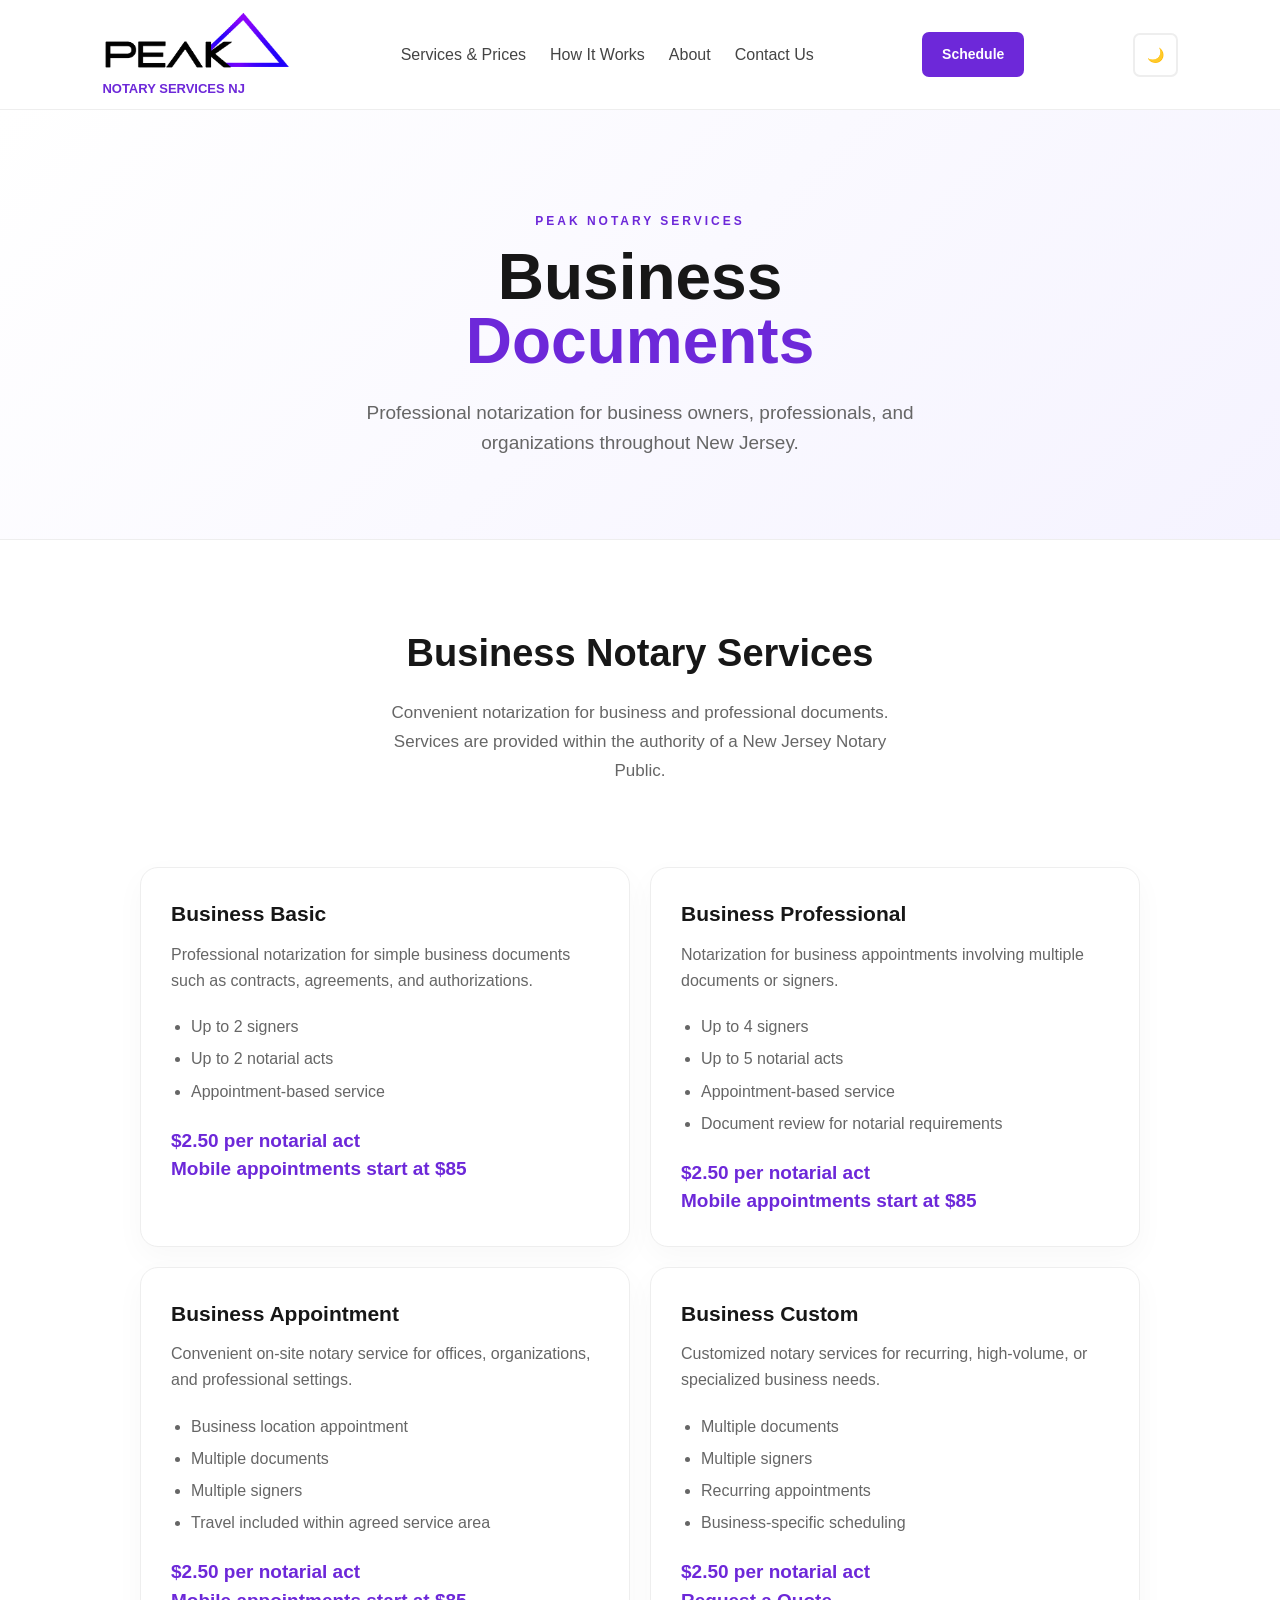
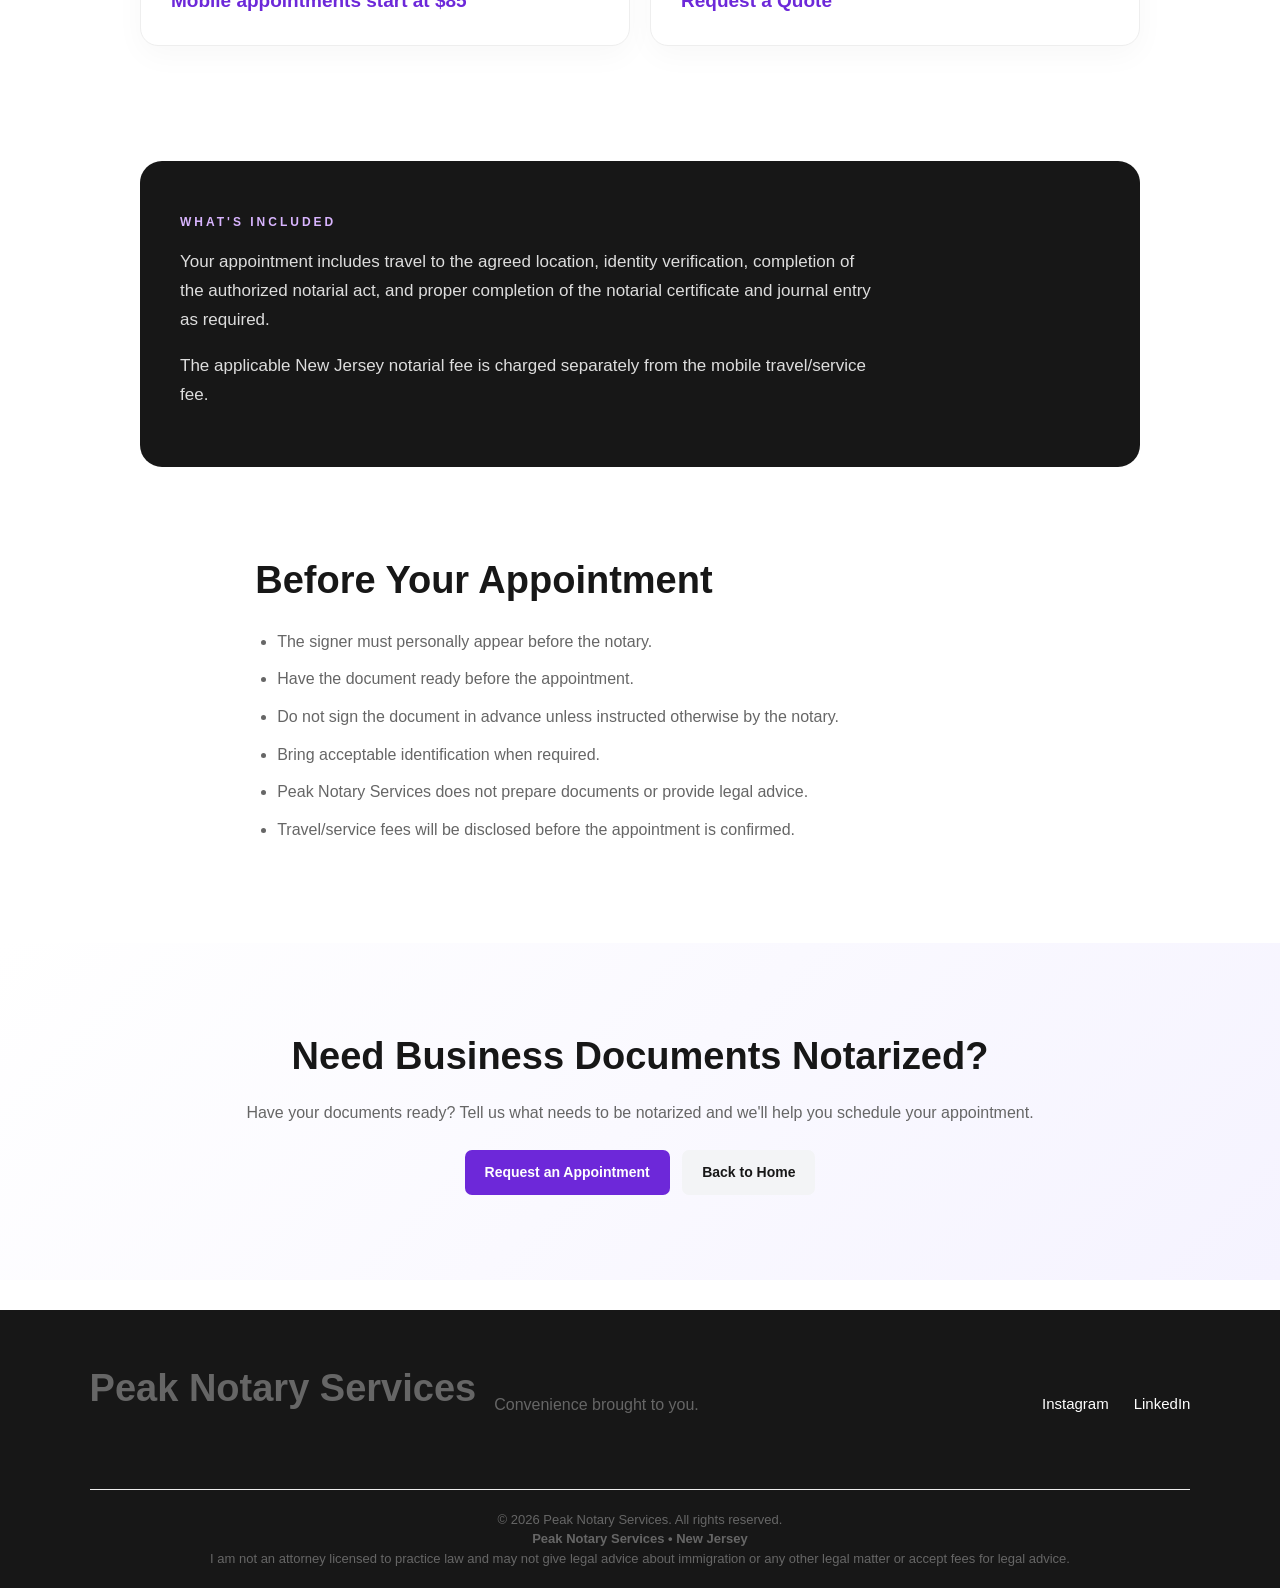
==== commit f78fb149: "Udate1029" ====
--- a/business-documents.html
+++ b/business-documents.html
@@ -157,42 +157,6 @@
         </div>
       </section>
 
-      <!-- WHAT WE NOTARIZE -->
-
-      <section class="business-info">
-        <h2>Business Documents We Can Notarize</h2>
-
-        <div class="business-list">
-          <div>
-            <b>Contracts & Agreements</b>
-            <p>
-              Business contracts, agreements, and related documents when
-              notarization is required.
-            </p>
-          </div>
-
-          <div>
-            <b>Corporate Documents</b>
-            <p>
-              Corporate and organizational documents requiring a notarial act.
-            </p>
-          </div>
-
-          <div>
-            <b>Affidavits & Statements</b>
-            <p>Business affidavits, sworn statements, and acknowledgments.</p>
-          </div>
-
-          <div>
-            <b>Professional Documents</b>
-            <p>
-              Documents requiring a signature to be acknowledged or witnessed by
-              a notary.
-            </p>
-          </div>
-        </div>
-      </section>
-
       <!-- WHAT'S INCLUDED -->
 
       <section class="mobile-pricing">
--- a/styles.css
+++ b/styles.css
@@ -351,54 +351,41 @@
 ========================= */
 
 .hero {
-  min-height: 620px;
-
+  min-height: 500px;
   display: grid;
-
-  grid-template-columns: 1fr 1fr;
-
+  grid-template-columns: minmax(0, 1fr) minmax(0, 1fr);
   gap: 50px;
-
   align-items: center;
-
-  padding: 80px 9%;
-
+  justify-content: center;
+  max-width: 1400px;
+  margin: 0 auto;
+  padding: 60px 50px;
   background: var(--hero);
-
   transition: background 0.3s ease;
 }
 
 .eyebrow {
   letter-spacing: 3px;
-
   color: var(--purple);
-
-  font-weight: 800;
-
+  font-weight: 600;
   font-size: 12px;
 }
 
 .hero h1 {
   font-size: clamp(48px, 6vw, 70px);
-
   line-height: 0.95;
-
   margin: 15px 0;
 }
 
 .hero em {
   color: var(--purple);
-
   font-style: normal;
 }
 
 .lead {
   font-size: 20px;
-
   color: var(--muted);
-
-  max-width: 520px;
-
+  max-width: 320px;
   margin-bottom: 30px;
 }
 
@@ -406,28 +393,41 @@
    HERO IMAGE
 ========================= */
 
-.image-container {
+.hero-image {
   width: 100%;
-
+  min-width: 0;
   display: flex;
-
   justify-content: center;
-
   align-items: center;
 }
 
-.image-container img {
+.hero-image img {
   display: block;
-
   width: 100%;
-
   max-width: 600px;
-
-  height: auto;
-
-  border-radius: 28px;
-
+  height: 390px;
   object-fit: cover;
+  object-position: center;
+  border-radius: 10px;
+}
+
+/* =========================
+   MOBILE HERO
+========================= */
+
+@media (max-width: 800px) {
+  .hero {
+    grid-template-columns: 1fr;
+    gap: 30px;
+    min-height: auto;
+    padding: 50px 7%;
+  }
+
+  .hero-image img {
+    width: 100%;
+    max-width: 100%;
+    height: 280px;
+  }
 }
 
 /* =========================
@@ -708,7 +708,7 @@
 .footer-seal {
   width: 180px;
 
-  height: 180px;
+  height: 150px;
 
   object-fit: contain;
 
@@ -716,10 +716,6 @@
 }
 
 /* DARK MODE SEAL */
-
-body.dark-mode .footer-seal {
-  content: url("/images/seal-dark.png");
-}
 
 .footer-brand-text h2 {
   margin: 0 0 5px;
@@ -1249,18 +1245,6 @@
   }
 
   /* =========================
-     HERO IMAGE
-  ========================= */
-
-  .image-container img {
-    width: 100%;
-
-    max-width: 100%;
-
-    border-radius: 22px;
-  }
-
-  /* =========================
      MOUNTAIN
   ========================= */
 
@@ -1483,6 +1467,9 @@
   /* HERO */
 
   .hero {
+    min-height: auto;
+    grid-template-columns: 1fr;
+    gap: 25px;
     padding: 50px 6%;
   }
 
@@ -1494,10 +1481,10 @@
     font-size: 17px;
   }
 
-  /* SECTIONS */
-
-  section {
-    padding: 55px 6%;
+  .hero-image img {
+    width: 100%;
+    max-width: 100%;
+    height: 250px;
   }
 
   /* SERVICE HERO */
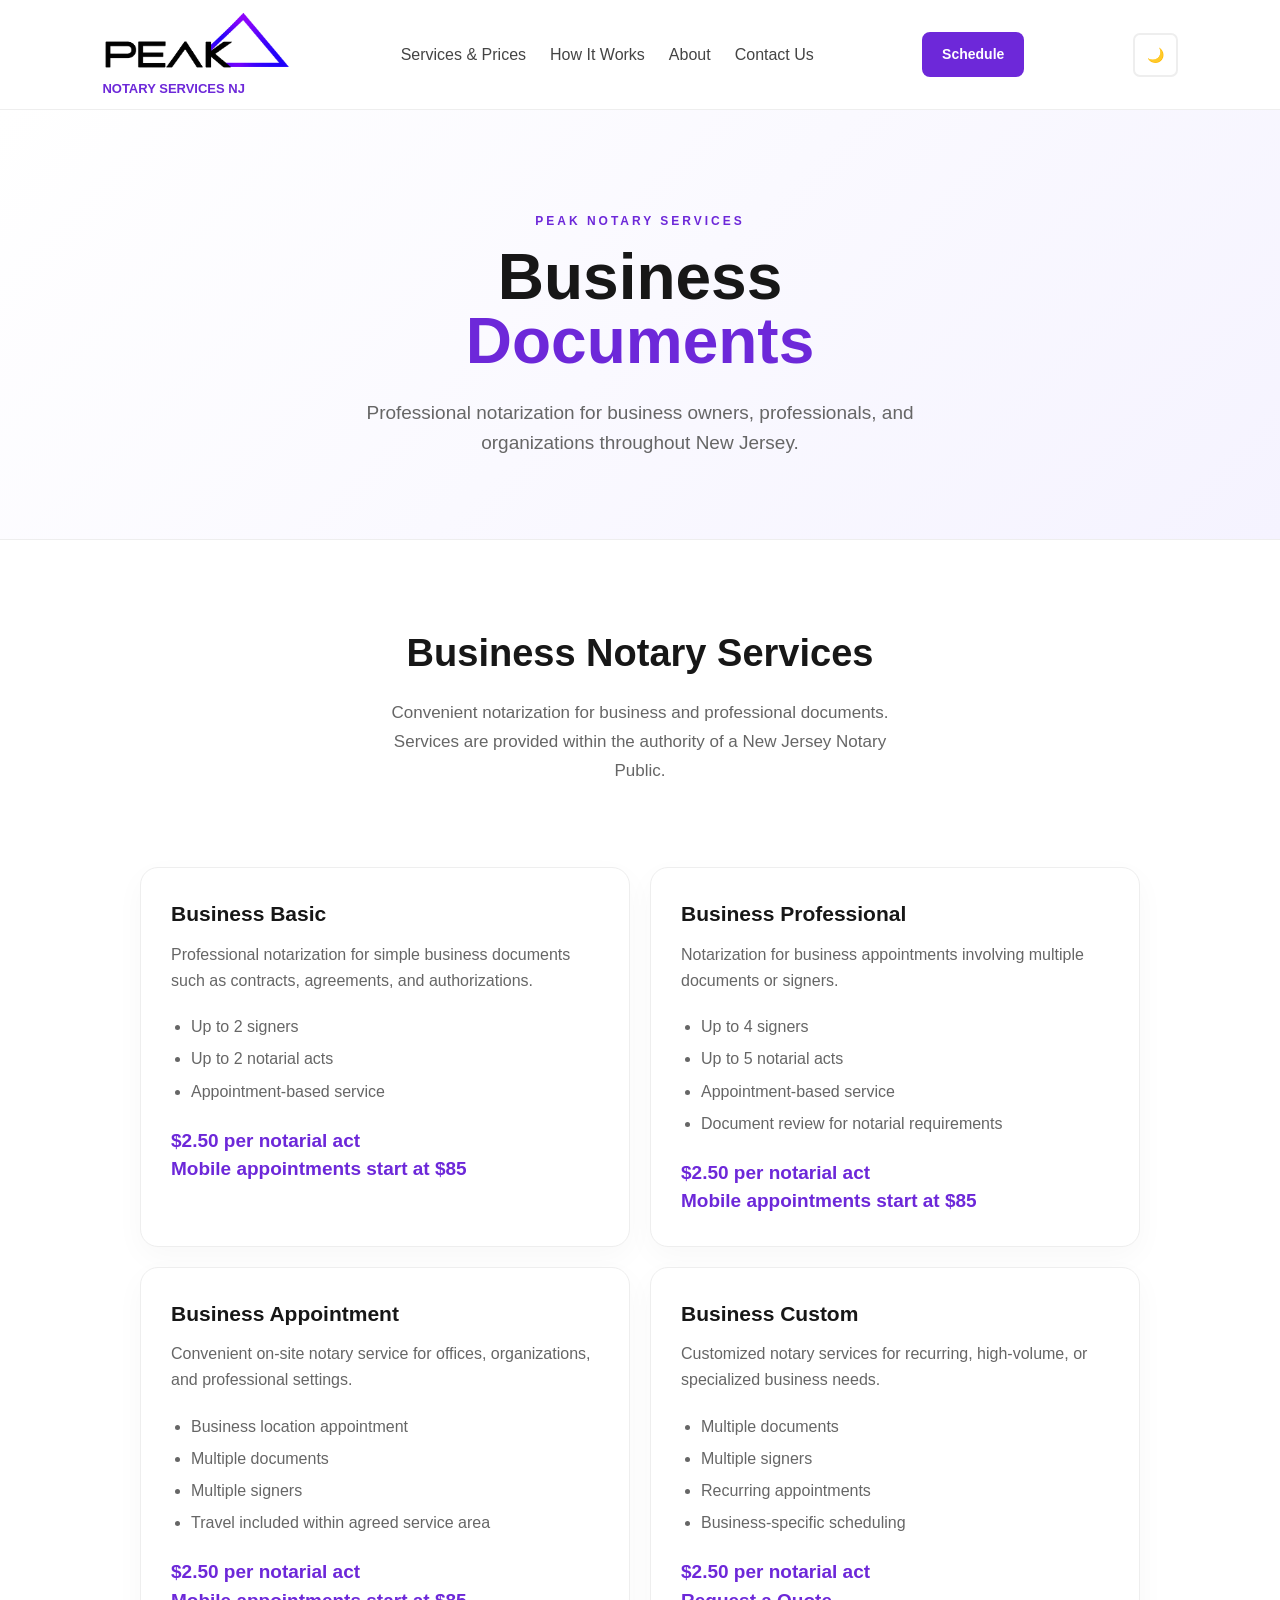
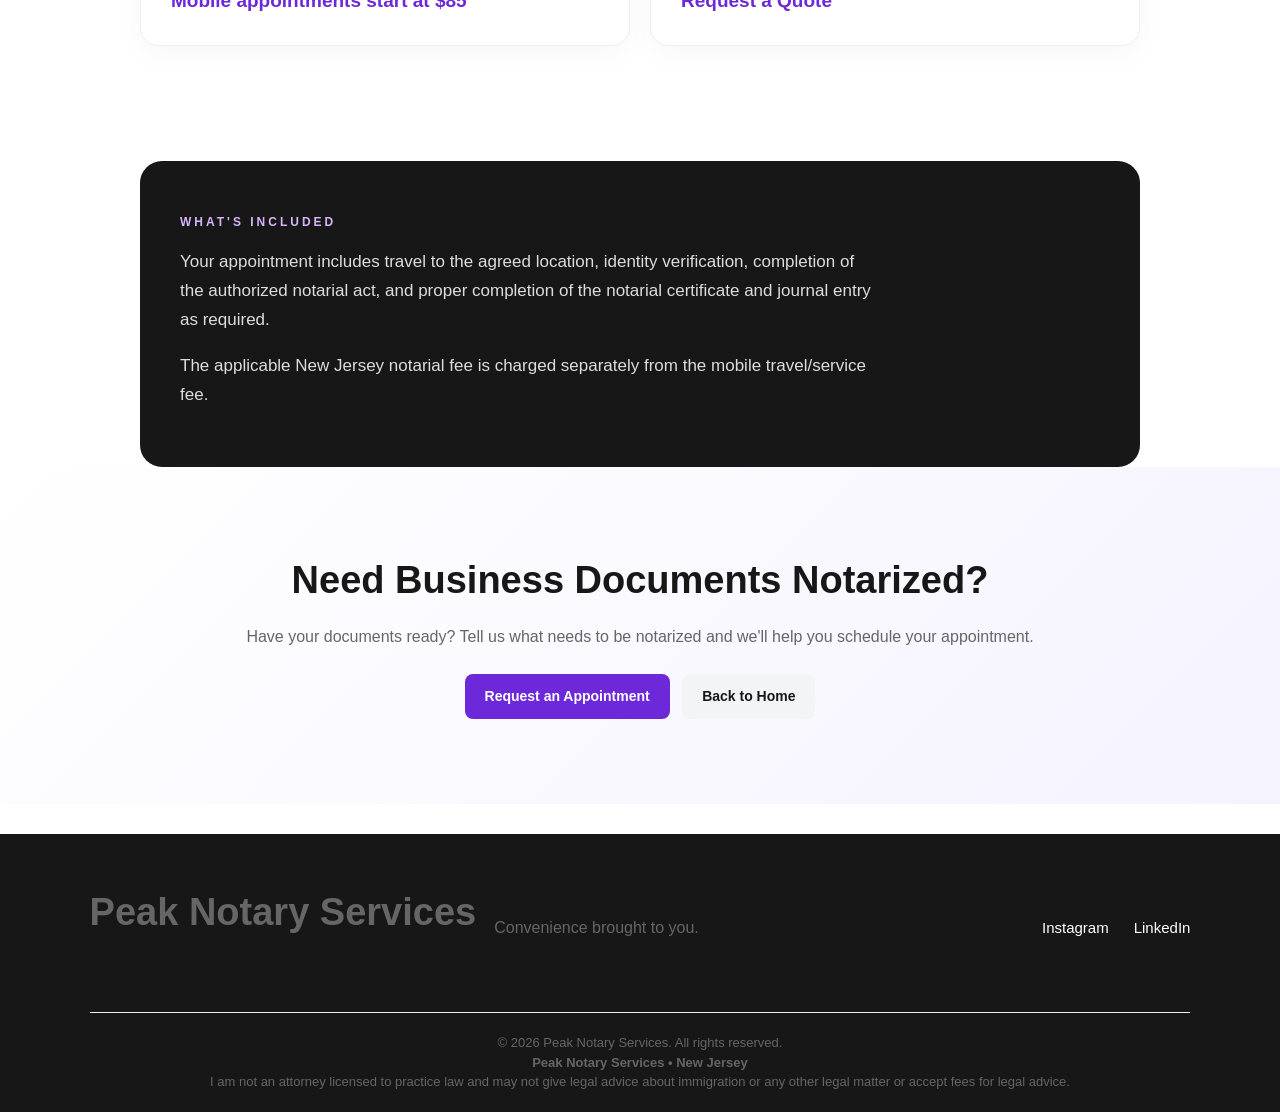
==== commit e346a370: "done1029" ====
--- a/business-documents.html
+++ b/business-documents.html
@@ -177,35 +177,6 @@
         </div>
       </section>
 
-      <!-- IMPORTANT INFORMATION -->
-
-      <section class="important-info">
-        <h2>Before Your Appointment</h2>
-
-        <ul>
-          <li>The signer must personally appear before the notary.</li>
-
-          <li>Have the document ready before the appointment.</li>
-
-          <li>
-            Do not sign the document in advance unless instructed otherwise by
-            the notary.
-          </li>
-
-          <li>Bring acceptable identification when required.</li>
-
-          <li>
-            Peak Notary Services does not prepare documents or provide legal
-            advice.
-          </li>
-
-          <li>
-            Travel/service fees will be disclosed before the appointment is
-            confirmed.
-          </li>
-        </ul>
-      </section>
-
       <!-- CTA -->
 
       <section class="service-cta">
--- a/styles.css
+++ b/styles.css
@@ -225,7 +225,7 @@
 
   border: 0;
 
-  border-radius: 7px;
+  border-radius: 8px;
 
   padding: 12px 20px;
 
@@ -412,25 +412,6 @@
 }
 
 /* =========================
-   MOBILE HERO
-========================= */
-
-@media (max-width: 800px) {
-  .hero {
-    grid-template-columns: 1fr;
-    gap: 30px;
-    min-height: auto;
-    padding: 50px 7%;
-  }
-
-  .hero-image img {
-    width: 100%;
-    max-width: 100%;
-    height: 280px;
-  }
-}
-
-/* =========================
    MOUNTAIN
 ========================= */
 
@@ -575,6 +556,17 @@
   font-size: 28px;
 }
 
+/* CENTER HOW IT WORKS CONTENT */
+
+#how {
+  text-align: center;
+}
+
+#how .container {
+  max-width: 800px;
+  margin: 0 auto;
+}
+
 /* =========================
    ABOUT
 ========================= */
@@ -1140,25 +1132,17 @@
 ========================= */
 
 @media (max-width: 800px) {
-  /* =========================
-     HEADER
-  ========================= */
+  /* HEADER */
 
   header {
     min-height: 120px;
-
     padding: 12px 5%;
-
     display: grid;
-
-    grid-template-columns: 1fr auto;
-
+    grid-template-columns: minmax(0, 1fr) auto;
     grid-template-areas:
       "logo actions"
       "nav nav";
-
     gap: 10px 15px;
-
     align-content: center;
   }
 
@@ -1168,71 +1152,62 @@
 
   .logo img {
     width: 150px;
-
     max-width: 100%;
   }
 
   nav {
     grid-area: nav;
-
     display: flex;
-
     justify-content: center;
-
     align-items: center;
-
     gap: 18px;
-
     width: 100%;
-
     flex-wrap: wrap;
-
     padding-top: 5px;
   }
 
   nav a {
     font-size: 13px;
-
     white-space: nowrap;
   }
 
-  header > .btn {
+  /* HEADER ACTIONS */
+
+  .header-actions {
     grid-area: actions;
-
+    display: flex;
+    align-items: center;
+    justify-self: end;
+    gap: 8px;
+  }
+
+  .header-actions .btn {
     min-height: 40px;
-
     padding: 9px 13px;
-
     font-size: 12px;
-  }
-
-  .brand {
-    font-size: 19px;
-  }
-
-  .mark {
-    font-size: 26px;
-  }
-
-  .dark-toggle {
+    white-space: nowrap;
+  }
+
+  /* DARK/LIGHT TOGGLE */
+
+  .header-actions .dark-toggle {
+    width: auto;
+    max-width: max-content;
+    min-width: 0;
+    flex: 0 0 auto;
+    white-space: nowrap;
     min-height: 40px;
-
     padding: 7px 10px;
-
     font-size: 12px;
-  }
-
-  /* =========================
-     HERO
-  ========================= */
+    box-sizing: border-box;
+  }
+
+  /* HERO */
 
   .hero {
     grid-template-columns: 1fr;
-
     gap: 35px;
-
     min-height: auto;
-
     padding: 60px 7%;
   }
 
@@ -1244,41 +1219,37 @@
     font-size: 18px;
   }
 
-  /* =========================
-     MOUNTAIN
-  ========================= */
+  .hero-image img {
+    width: 100%;
+    max-width: 100%;
+    height: 320px;
+  }
+
+  /* MOUNTAIN */
 
   .mountain {
     height: 320px;
-
     margin-top: 10px;
   }
 
   .mountain:before {
     border-left-width: 110px;
-
     border-right-width: 110px;
-
     border-bottom-width: 160px;
   }
 
   .nj {
     font-size: 40px;
-
     margin-top: -90px;
   }
 
   .mountain p {
     font-size: 14px;
-
     letter-spacing: 4px;
-
     margin-top: 60px;
   }
 
-  /* =========================
-     SECTIONS
-  ========================= */
+  /* SECTIONS */
 
   section {
     padding: 65px 7%;
@@ -1288,29 +1259,22 @@
     font-size: 32px;
   }
 
-  /* =========================
-     SERVICE CARDS
-  ========================= */
+  /* SERVICE CARDS */
 
   .cards {
     grid-template-columns: 1fr;
   }
 
-  /* =========================
-     HOW IT WORKS
-  ========================= */
+  /* HOW IT WORKS */
 
   .steps {
     grid-template-columns: 1fr;
   }
 
-  /* =========================
-     ABOUT
-  ========================= */
+  /* ABOUT */
 
   .about {
     grid-template-columns: 1fr;
-
     gap: 30px;
   }
 
@@ -1322,9 +1286,7 @@
     font-size: 21px;
   }
 
-  /* =========================
-     SERVICE HERO
-  ========================= */
+  /* SERVICE HERO */
 
   .service-hero {
     padding: 65px 7% 60px;
@@ -1338,9 +1300,7 @@
     font-size: 17px;
   }
 
-  /* =========================
-     PRICING
-  ========================= */
+  /* PRICING */
 
   .pricing-cards {
     grid-template-columns: 1fr;
@@ -1350,9 +1310,7 @@
     padding: 25px;
   }
 
-  /* =========================
-     MOBILE NOTARY
-  ========================= */
+  /* MOBILE NOTARY */
 
   .mobile-pricing {
     padding: 30px 25px;
@@ -1362,21 +1320,16 @@
     font-size: 27px;
   }
 
-  /* =========================
-     BUSINESS DOCUMENTS
-  ========================= */
+  /* BUSINESS DOCUMENTS */
 
   .business-list {
     grid-template-columns: 1fr;
   }
 
-  /* =========================
-     BUTTONS
-  ========================= */
+  /* BUTTONS */
 
   .btn {
     min-height: 44px;
-
     padding: 12px 18px;
   }
 
@@ -1388,35 +1341,27 @@
     margin-left: 0;
   }
 
-  /* =========================
-     FOOTER
-  ========================= */
+  /* FOOTER */
 
   .footer-content {
     flex-direction: column;
-
     gap: 25px;
-
     text-align: center;
   }
 
   .footer-brand {
     flex-direction: column;
-
     justify-content: center;
-
     text-align: center;
   }
 
   .footer-seal {
     width: 90px;
-
     height: 90px;
   }
 
   .footer-social {
     justify-content: center;
-
     gap: 15px;
   }
 }
@@ -1430,7 +1375,6 @@
 
   header {
     min-height: 145px;
-
     padding: 10px 4%;
   }
 
@@ -1440,7 +1384,6 @@
 
   nav {
     gap: 10px 14px;
-
     padding-top: 3px;
   }
 
@@ -1448,19 +1391,16 @@
     font-size: 12px;
   }
 
-  header > .btn {
+  .header-actions .btn {
     min-height: 38px;
-
     padding: 8px 10px;
-
     font-size: 11px;
-  }
-
-  .dark-toggle {
+    width: auto;
+  }
+
+  .header-actions .dark-toggle {
     min-height: 38px;
-
     padding: 6px 8px;
-
     font-size: 11px;
   }
 
@@ -1524,9 +1464,7 @@
 
   .service-cta .btn {
     display: flex;
-
     width: 100%;
-
     margin: 8px 0;
   }
 }
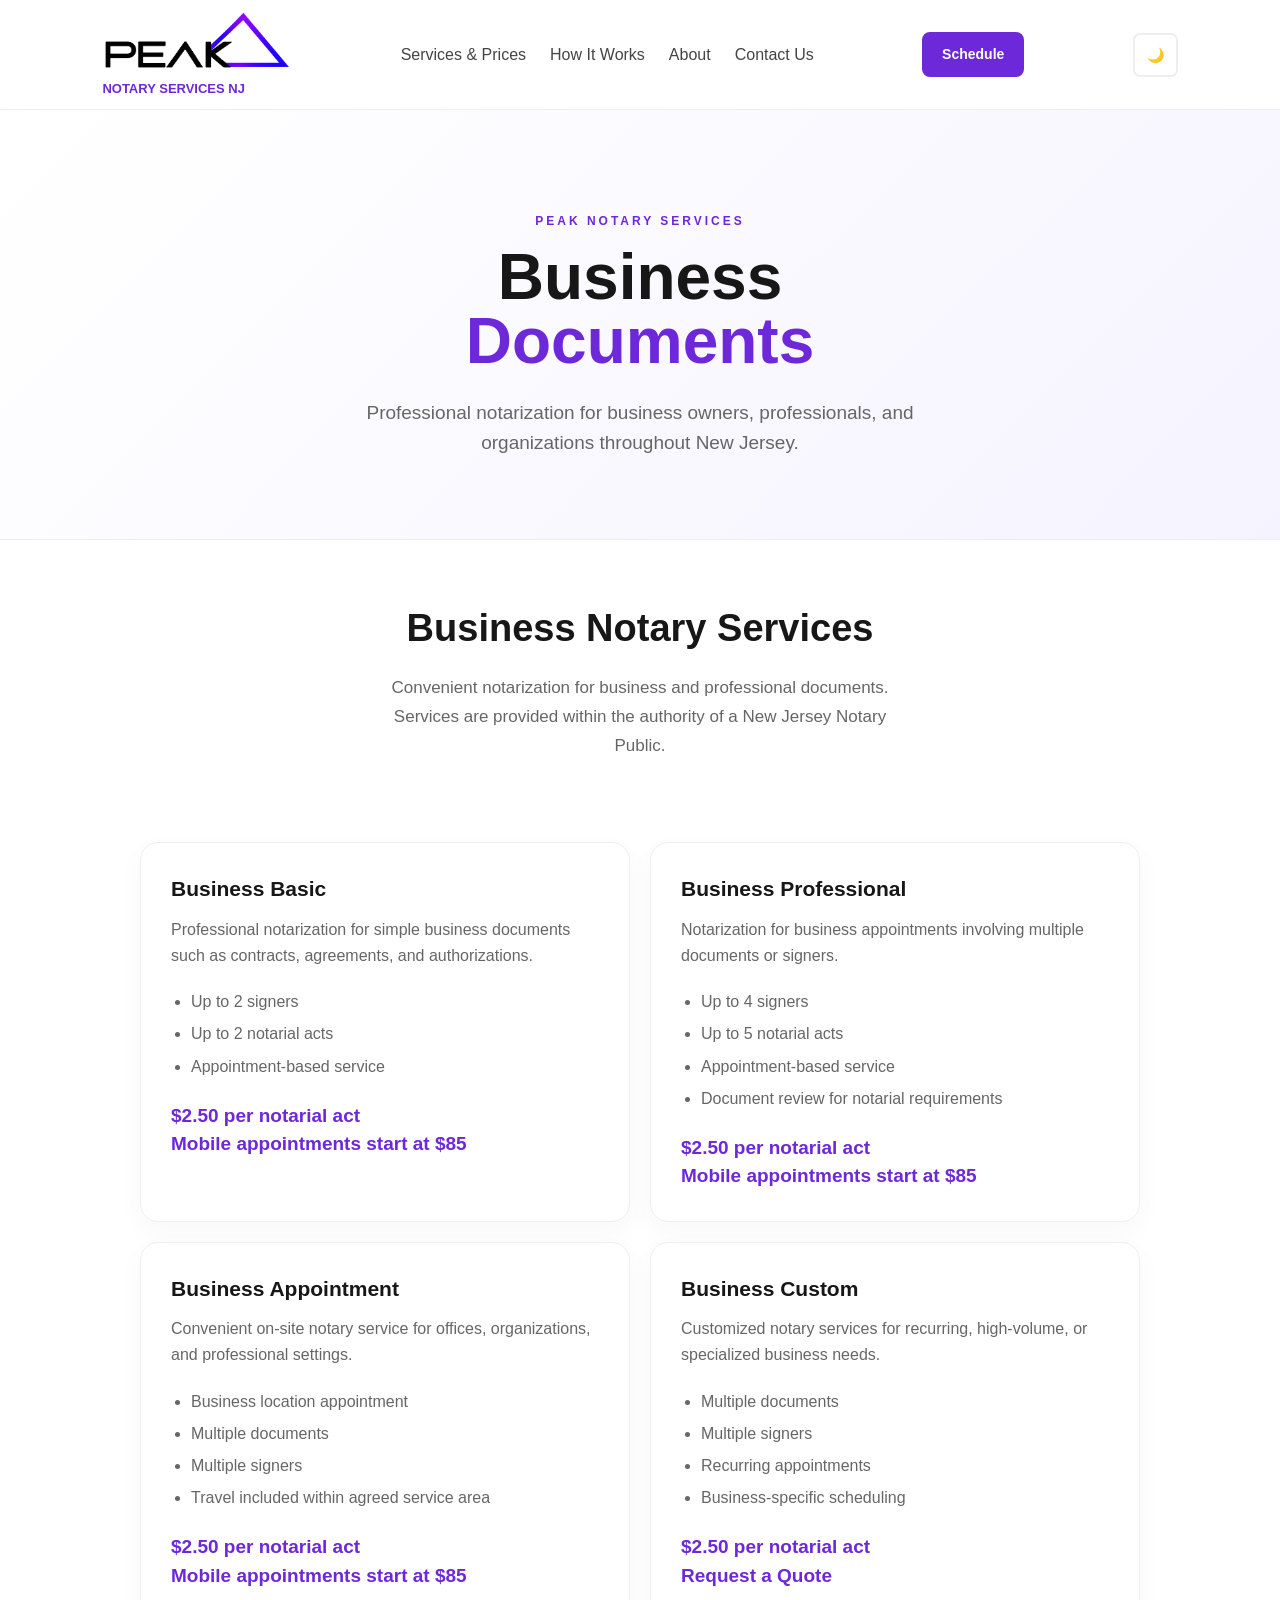
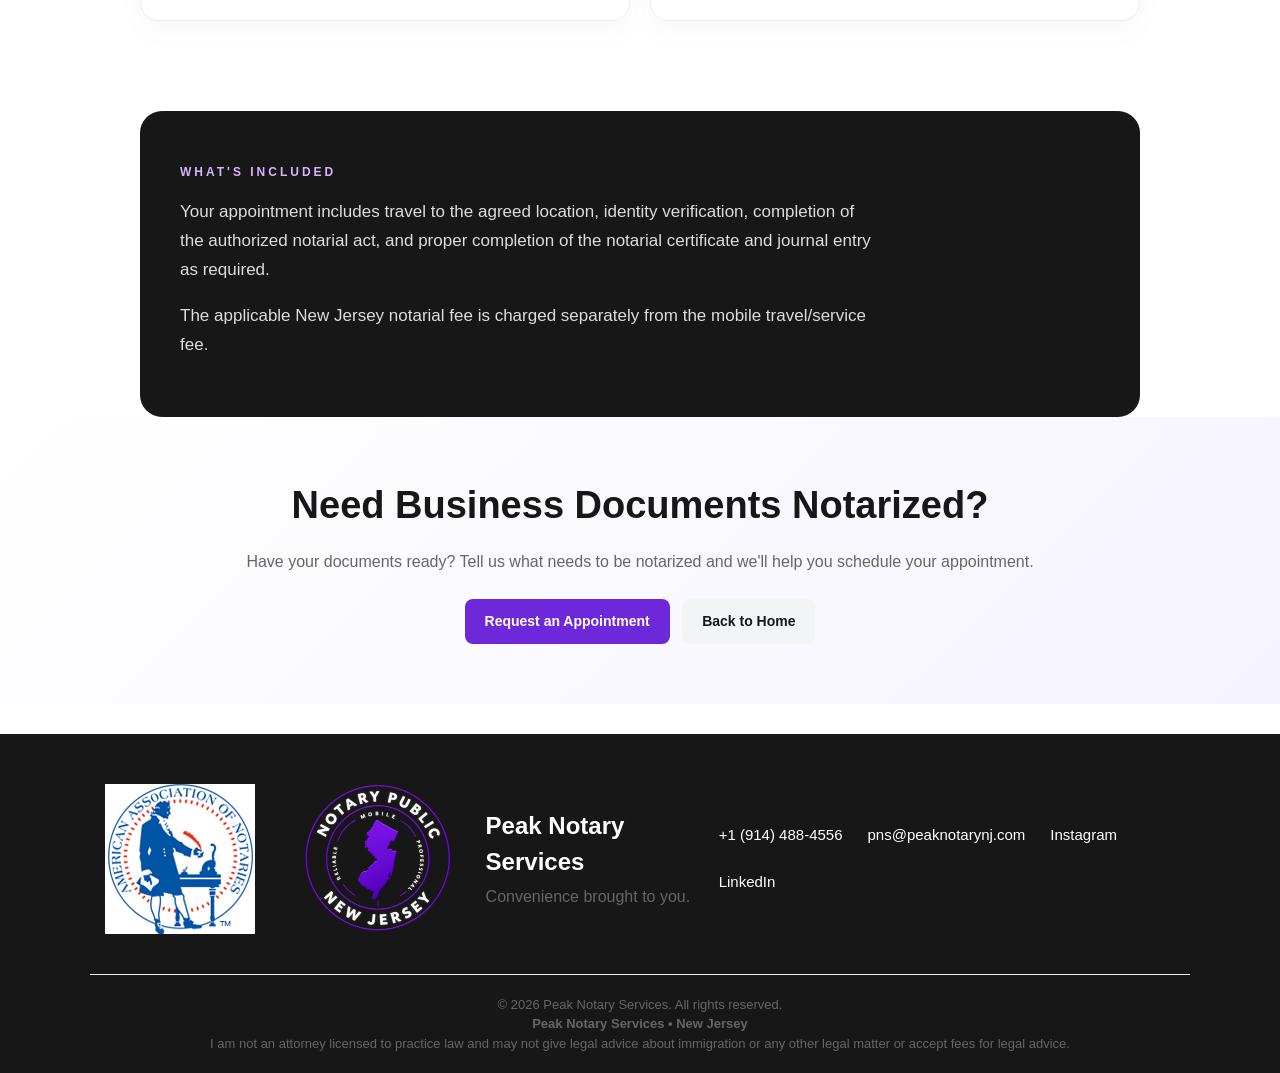
==== commit 844d7793: "o2926" ====
--- a/business-documents.html
+++ b/business-documents.html
@@ -195,20 +195,38 @@
 
     <!-- FOOTER -->
 
-    <footer class="site-footer">
+ <footer class="site-footer">
       <div class="footer-content">
         <div class="footer-brand">
-          <h2>Peak Notary Services</h2>
-
-          <p>Convenience brought to you.</p>
+          <img
+            src="images/AAN-logo.png"
+            alt="American Association of Notaries logo"
+            class="footer-seal"
+          />
+
+          <img
+            src="images/seal-dark.png"
+            alt="Peak Notary Seal"
+            class="footer-seal"
+          />
+
+          <div class="footer-brand-text">
+            <h2>Peak Notary Services</h2>
+            <p>Convenience brought to you.</p>
+          </div>
         </div>
 
         <div class="footer-social">
+          <a href="tel:+19144884556">+1 (914) 488-4556</a>
+
+          <a href="mailto:pns@peaknotarynj.com">pns@peaknotarynj.com</a>
+
           <a
             href="https://www.instagram.com/"
             target="_blank"
             rel="noopener noreferrer"
           >
+          
             Instagram
           </a>
 
--- a/styles.css
+++ b/styles.css
@@ -473,7 +473,7 @@
 ========================= */
 
 section {
-  padding: 85px 9%;
+  padding: 60px 9%;
 }
 
 h2 {
@@ -488,30 +488,24 @@
 
 .cards {
   display: grid;
-
   grid-template-columns: repeat(3, 1fr);
-
-  gap: 20px;
+  max-width: 1400px;
+  margin: 0 auto;
+  gap: 15px;
 }
 
 .cards a {
   text-decoration: none;
-
   color: inherit;
 }
 
 .cards article,
 .steps div {
-  padding: 28px;
-
+  padding: 18px;
   border: 1px solid var(--border);
-
   border-radius: 18px;
-
   background: var(--card);
-
   box-shadow: 0 10px 30px #00000008;
-
   transition:
     background 0.3s ease,
     border-color 0.3s ease,
@@ -618,7 +612,7 @@
 select {
   width: 100%;
 
-  padding: 15px;
+  padding: 13px;
 
   border: 1px solid var(--border);
 
@@ -775,10 +769,6 @@
   font-size: 13px;
 }
 
-/* ========================================
-   SERVICE PAGES
-======================================== */
-
 /* =========================
    SERVICE HERO
 ========================= */
@@ -1065,11 +1055,16 @@
 }
 
 .important-info li {
-  margin-bottom: 12px;
+  margin-bottom: 20px;
 
   color: var(--muted);
 
-  line-height: 1.6;
+  line-height: 1.7;
+}
+
+#how .important-info li {
+  font-size: 22px;
+  line-height: 1.5;
 }
 
 /* =========================
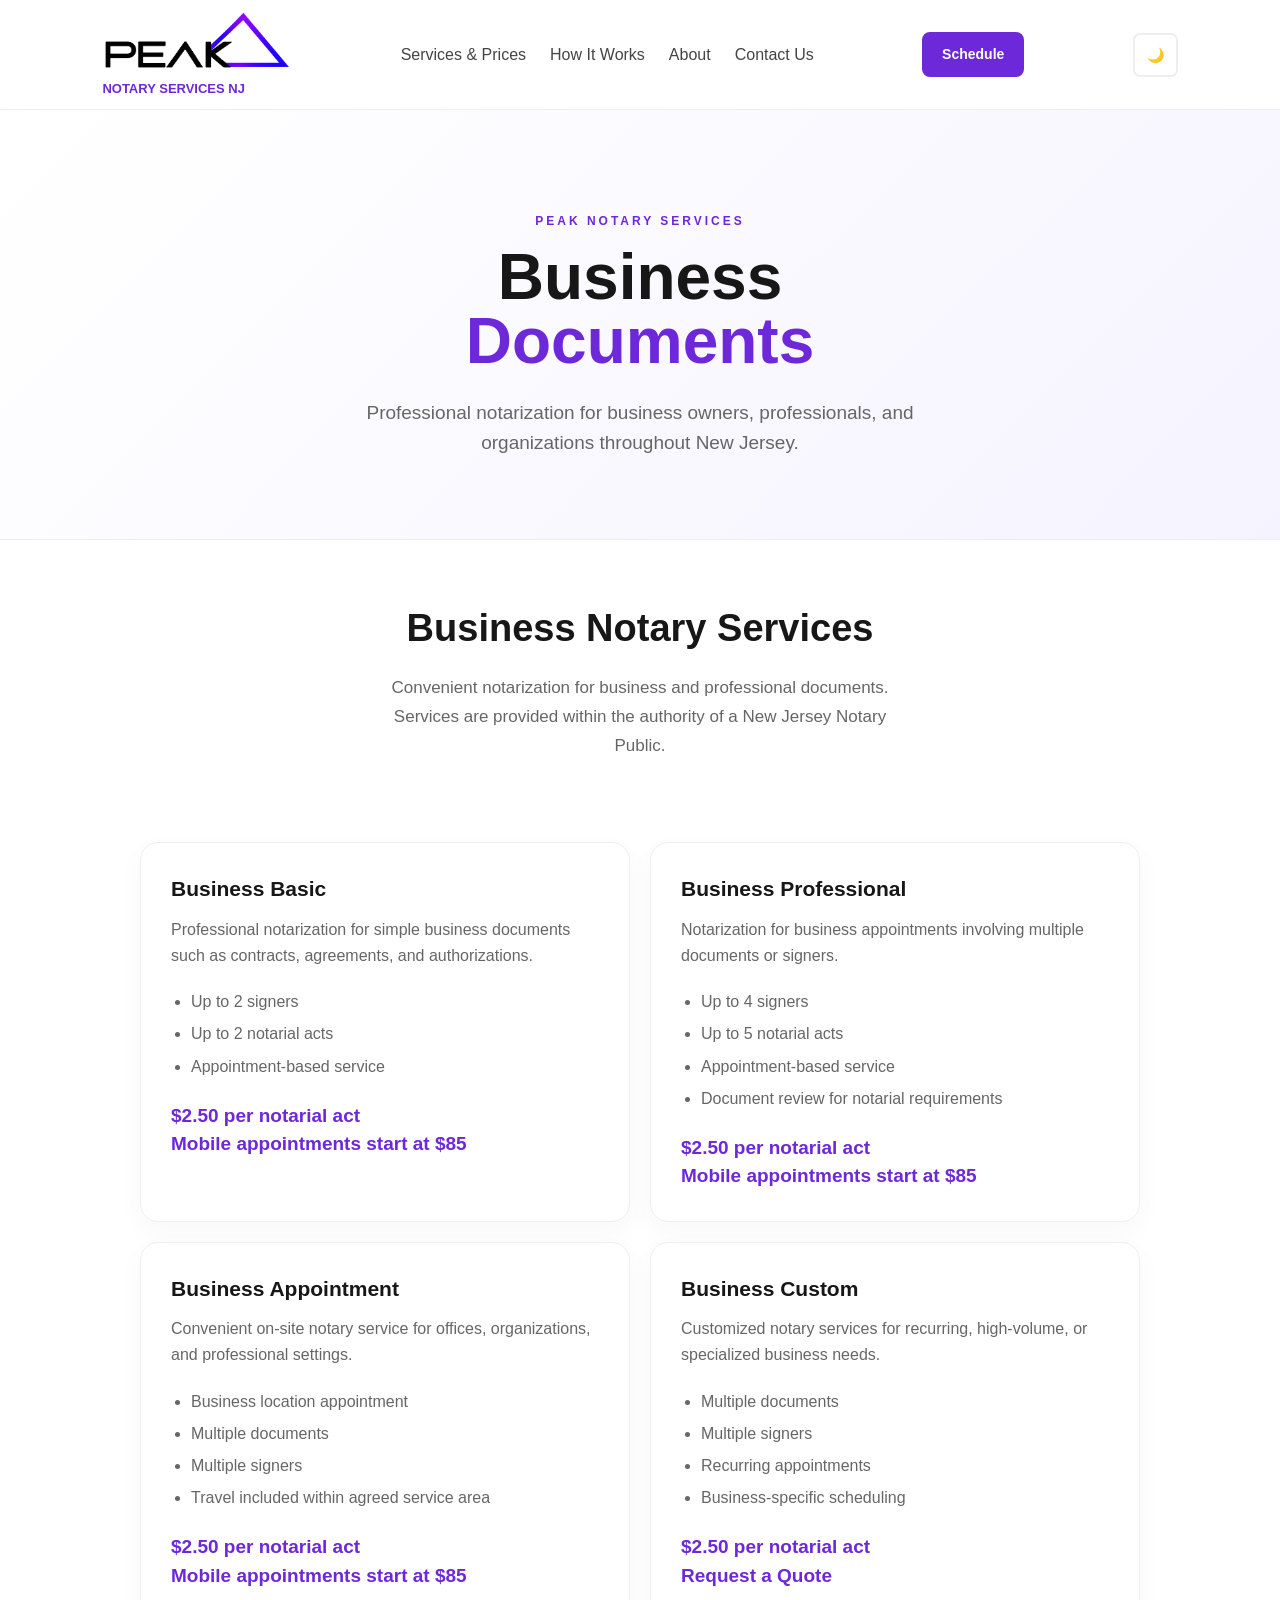
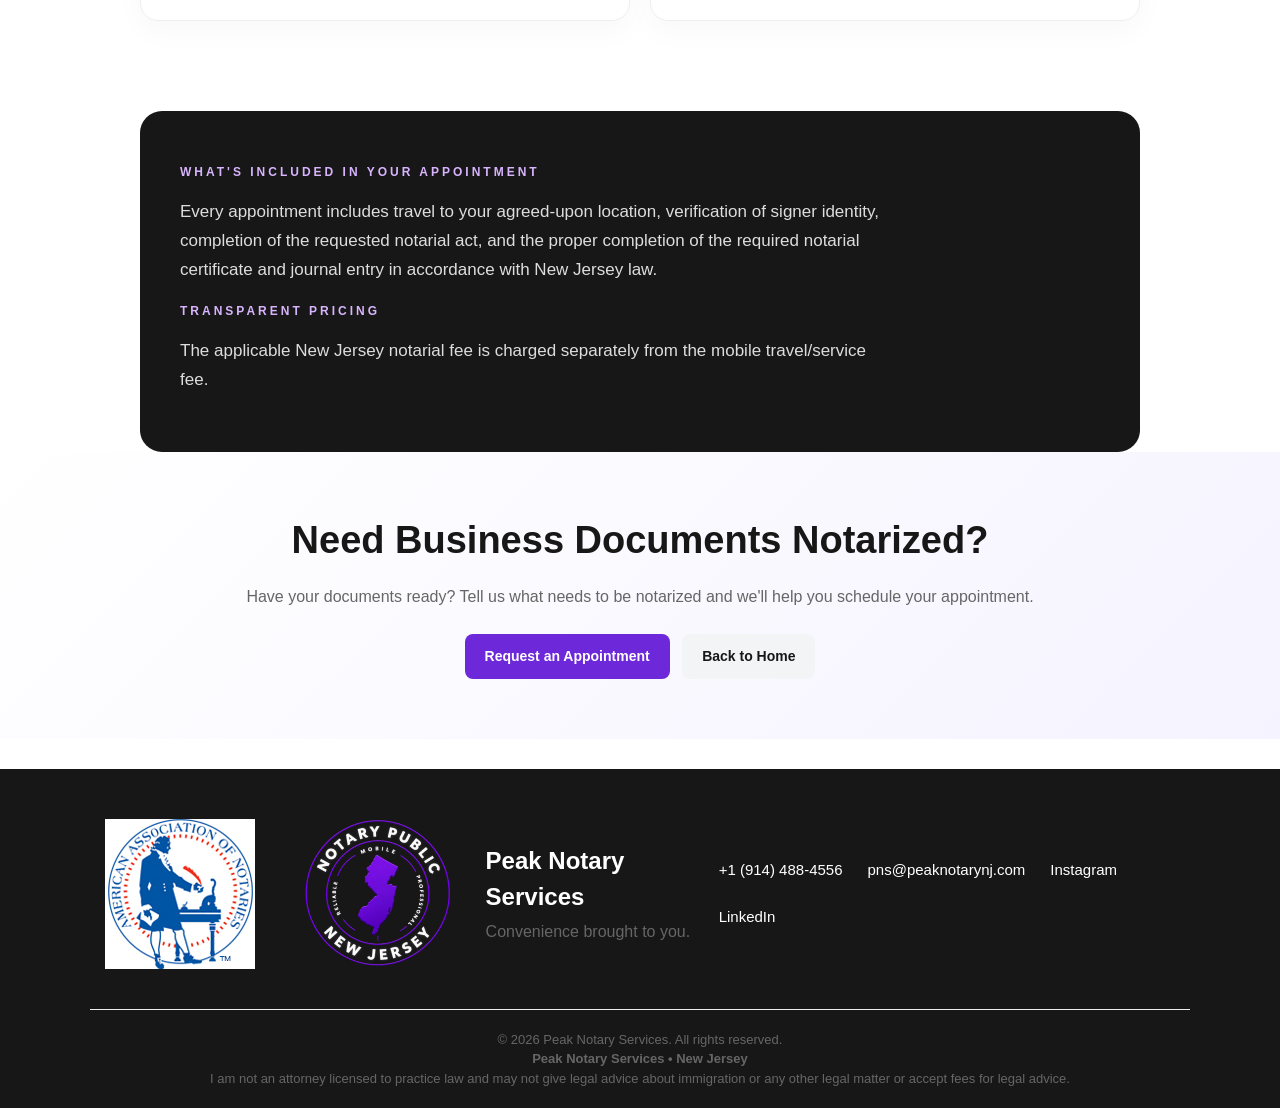
==== commit 323b4eeb: "11/11 update2" ====
--- a/business-documents.html
+++ b/business-documents.html
@@ -161,14 +161,16 @@
 
       <section class="mobile-pricing">
         <div>
-          <p class="eyebrow">WHAT'S INCLUDED</p>
+          <p class="eyebrow">WHAT'S INCLUDED IN YOUR APPOINTMENT</p>
 
           <p>
-            Your appointment includes travel to the agreed location, identity
-            verification, completion of the authorized notarial act, and proper
-            completion of the notarial certificate and journal entry as
-            required.
+            Every appointment includes travel to your agreed-upon location,
+            verification of signer identity, completion of the requested
+            notarial act, and the proper completion of the required notarial
+            certificate and journal entry in accordance with New Jersey law.
           </p>
+
+          <p class="eyebrow">TRANSPARENT PRICING</p>
 
           <p>
             The applicable New Jersey notarial fee is charged separately from
@@ -195,7 +197,7 @@
 
     <!-- FOOTER -->
 
- <footer class="site-footer">
+    <footer class="site-footer">
       <div class="footer-content">
         <div class="footer-brand">
           <img
@@ -226,7 +228,6 @@
             target="_blank"
             rel="noopener noreferrer"
           >
-          
             Instagram
           </a>
 
--- a/styles.css
+++ b/styles.css
@@ -536,29 +536,55 @@
    HOW IT WORKS
 ========================= */
 
-.steps {
-  display: grid;
-
-  grid-template-columns: repeat(4, 1fr);
-
-  gap: 16px;
-}
-
-.steps b {
-  color: var(--purple);
-
-  font-size: 28px;
-}
-
-/* CENTER HOW IT WORKS CONTENT */
-
 #how {
   text-align: center;
 }
 
-#how .container {
+#how .steps {
+  display: grid;
+  grid-template-columns: repeat(4, 1fr);
+  gap: 20px;
+  max-width: 1000px;
+  margin: 30px auto;
+}
+
+#how .steps article {
+  padding: 20px;
+  text-align: center;
+}
+
+#how .steps b {
+  display: block;
+  color: var(--purple);
+  font-size: 28px;
+}
+
+.important-info {
   max-width: 800px;
-  margin: 0 auto;
+  margin: 40px auto 0;
+  text-align: left;
+}
+
+.important-info h2 {
+  text-align: center;
+}
+
+.important-info ul {
+  line-height: 1.8;
+}
+
+/* MOBILE */
+
+@media (max-width: 768px) {
+  #how .steps {
+    grid-template-columns: repeat(2, 1fr);
+  }
+}
+
+@media (max-width: 480px) {
+  #how .steps {
+    grid-template-columns: 1fr;
+  }
 }
 
 /* =========================
@@ -596,6 +622,12 @@
 /* =========================
    CONTACT FORM
 ========================= */
+
+#contact {
+  display: flex;
+  flex-direction: column;
+  align-items: center;
+}
 
 form {
   width: 100%;
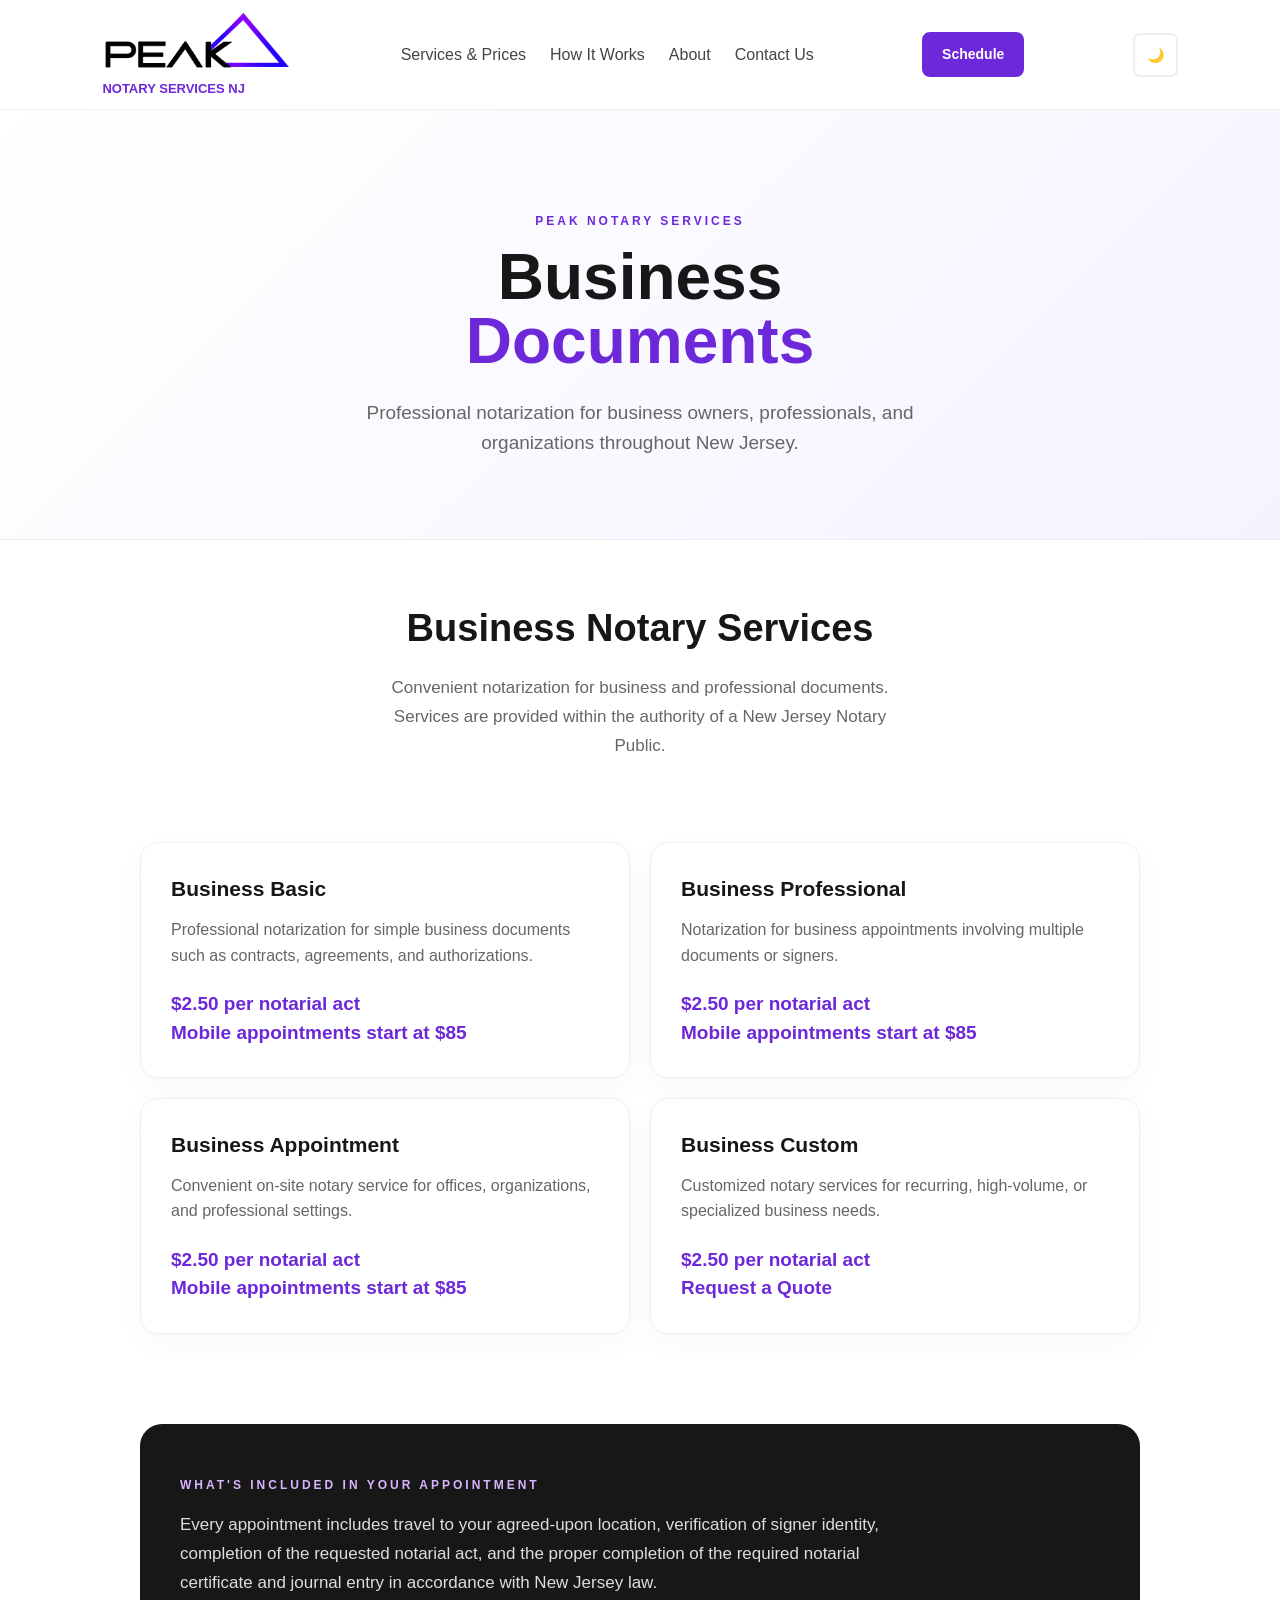
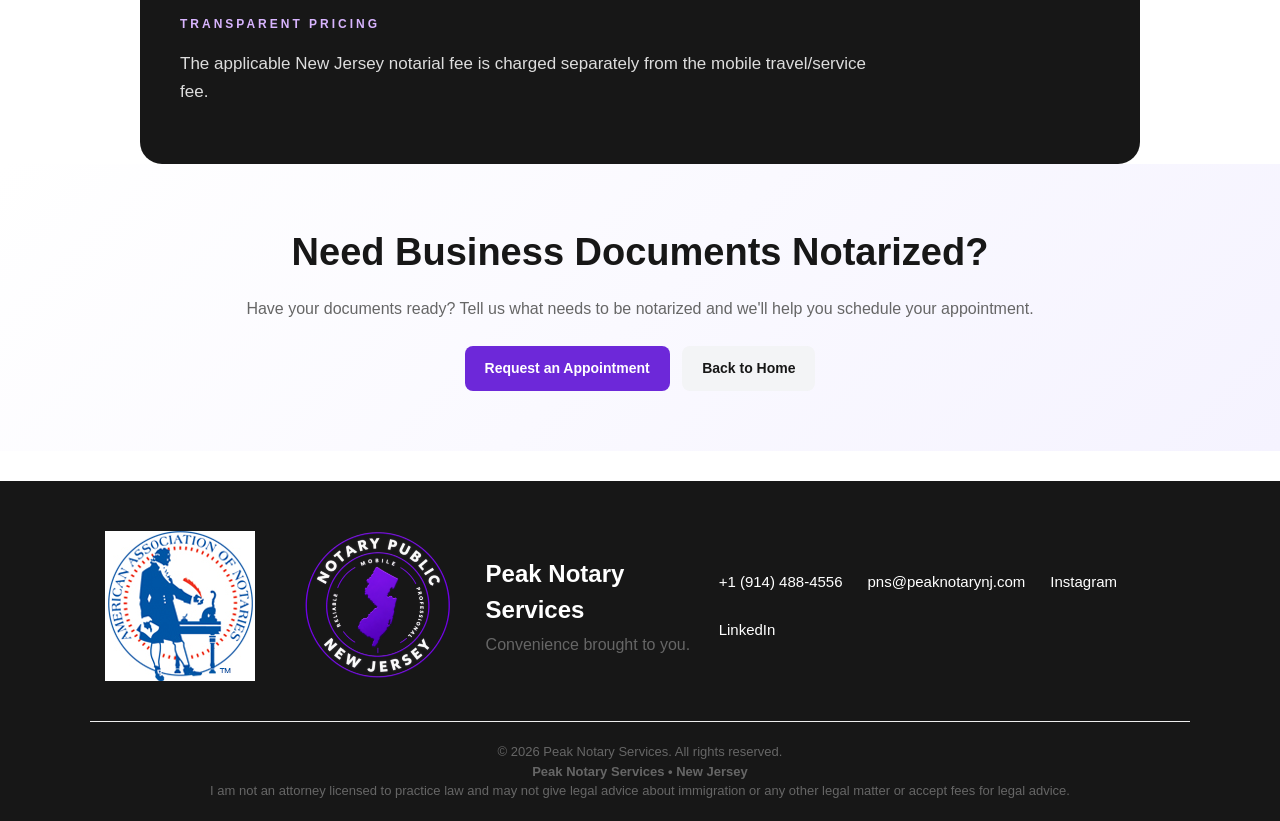
==== commit c2859a29: "Nov11 mod" ====
--- a/business-documents.html
+++ b/business-documents.html
@@ -77,11 +77,37 @@
               contracts, agreements, and authorizations.
             </p>
 
-            <ul>
-              <li>Up to 2 signers</li>
-              <li>Up to 2 notarial acts</li>
-              <li>Appointment-based service</li>
-            </ul>
+            <strong>
+              $2.50 per notarial act <br />Mobile appointments start at
+              $85</strong
+            >
+          </article>
+
+          <!-- PROFESSIONAL -->
+
+          <article class="price-card">
+            <h3>Business Professional</h3>
+
+            <p>
+              Notarization for business appointments involving multiple
+              documents or signers.
+            </p>
+
+            <strong>
+              $2.50 per notarial act <br />Mobile appointments start at
+              $85</strong
+            >
+          </article>
+
+          <!-- BUSINESS APPOINTMENT -->
+
+          <article class="price-card">
+            <h3>Business Appointment</h3>
+
+            <p>
+              Convenient on-site notary service for offices, organizations, and
+              professional settings.
+            </p>
 
             <strong
               >$2.50 per notarial act <br />Mobile appointments start at
@@ -89,52 +115,6 @@
             >
           </article>
 
-          <!-- PROFESSIONAL -->
-
-          <article class="price-card">
-            <h3>Business Professional</h3>
-
-            <p>
-              Notarization for business appointments involving multiple
-              documents or signers.
-            </p>
-
-            <ul>
-              <li>Up to 4 signers</li>
-              <li>Up to 5 notarial acts</li>
-              <li>Appointment-based service</li>
-              <li>Document review for notarial requirements</li>
-            </ul>
-
-            <strong>
-              $2.50 per notarial act <br />Mobile appointments start at
-              $85</strong
-            >
-          </article>
-
-          <!-- BUSINESS APPOINTMENT -->
-
-          <article class="price-card">
-            <h3>Business Appointment</h3>
-
-            <p>
-              Convenient on-site notary service for offices, organizations, and
-              professional settings.
-            </p>
-
-            <ul>
-              <li>Business location appointment</li>
-              <li>Multiple documents</li>
-              <li>Multiple signers</li>
-              <li>Travel included within agreed service area</li>
-            </ul>
-
-            <strong
-              >$2.50 per notarial act <br />Mobile appointments start at
-              $85</strong
-            >
-          </article>
-
           <!-- CUSTOM -->
 
           <article class="price-card">
@@ -144,13 +124,6 @@
               Customized notary services for recurring, high-volume, or
               specialized business needs.
             </p>
-
-            <ul>
-              <li>Multiple documents</li>
-              <li>Multiple signers</li>
-              <li>Recurring appointments</li>
-              <li>Business-specific scheduling</li>
-            </ul>
 
             <strong> $2.50 per notarial act <br />Request a Quote </strong>
           </article>
